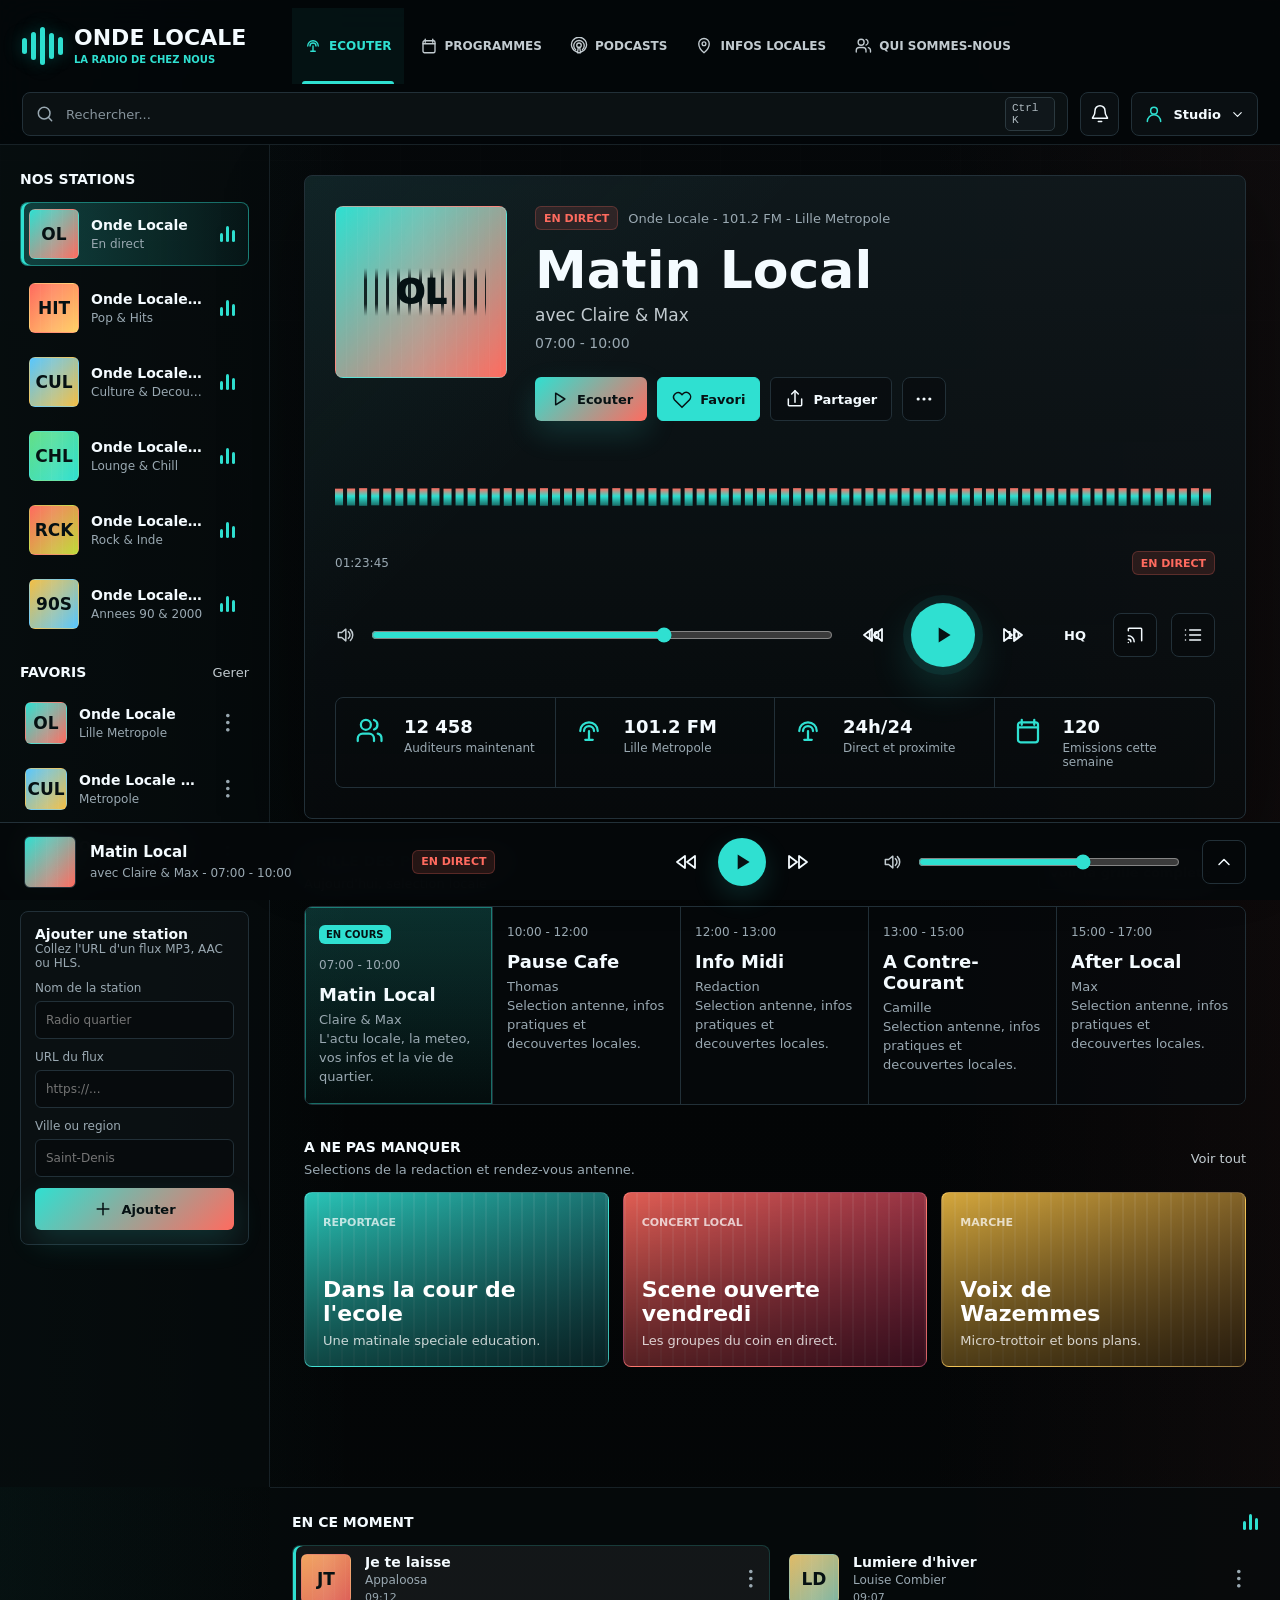
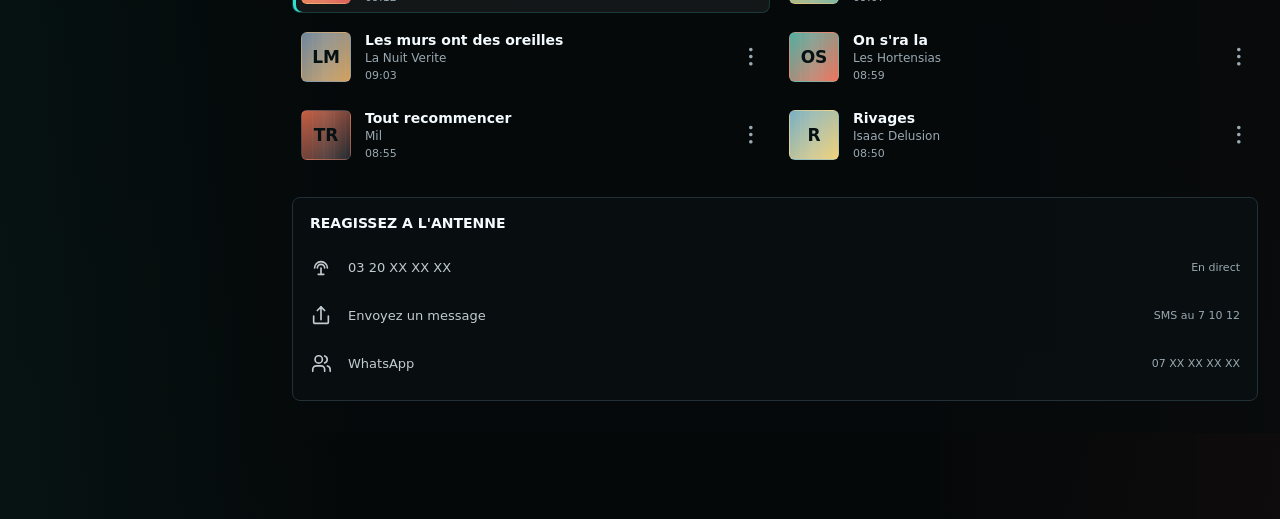
==== index.html @ dfd04a82 "Create web radio app" ====
<!doctype html>
<html lang="fr">
  <head>
    <meta charset="utf-8">
    <meta name="viewport" content="width=device-width, initial-scale=1">
    <title>Onde Locale - Web radio</title>
    <meta
      name="description"
      content="Une interface de web radio locale avec stations, lecteur, grille de programmes, favoris et ajout de flux audio."
    >
    <link rel="icon" href="data:image/svg+xml,%3Csvg xmlns='http://www.w3.org/2000/svg' viewBox='0 0 64 64'%3E%3Crect width='64' height='64' rx='12' fill='%23040607'/%3E%3Cg fill='%232fe0d1'%3E%3Crect x='12' y='24' width='6' height='16' rx='3'/%3E%3Crect x='23' y='14' width='6' height='36' rx='3'/%3E%3Crect x='34' y='8' width='6' height='48' rx='3'/%3E%3Crect x='45' y='20' width='6' height='24' rx='3'/%3E%3C/g%3E%3C/svg%3E">
    <link rel="stylesheet" href="styles.css">
  </head>
  <body>
    <svg class="icon-sprite" aria-hidden="true">
      <symbol id="icon-radio" viewBox="0 0 24 24">
        <path d="M5 12a7 7 0 0 1 14 0"></path>
        <path d="M8 12a4 4 0 0 1 8 0"></path>
        <path d="M12 12v7"></path>
        <path d="M9 19h6"></path>
      </symbol>
      <symbol id="icon-calendar" viewBox="0 0 24 24">
        <path d="M7 3v4"></path>
        <path d="M17 3v4"></path>
        <path d="M4 9h16"></path>
        <rect x="4" y="5" width="16" height="16" rx="2"></rect>
      </symbol>
      <symbol id="icon-podcast" viewBox="0 0 24 24">
        <circle cx="12" cy="11" r="3"></circle>
        <path d="M7.5 17a7 7 0 1 1 9 0"></path>
        <path d="M9.5 20a10 10 0 1 1 5 0"></path>
        <path d="M11 14h2l1 7h-4z"></path>
      </symbol>
      <symbol id="icon-pin" viewBox="0 0 24 24">
        <path d="M12 21s7-5.4 7-12a7 7 0 0 0-14 0c0 6.6 7 12 7 12z"></path>
        <circle cx="12" cy="9" r="2.5"></circle>
      </symbol>
      <symbol id="icon-users" viewBox="0 0 24 24">
        <path d="M16 20v-2a4 4 0 0 0-4-4H7a4 4 0 0 0-4 4v2"></path>
        <circle cx="9.5" cy="7" r="4"></circle>
        <path d="M22 20v-2a4 4 0 0 0-3-3.9"></path>
        <path d="M16 3.2a4 4 0 0 1 0 7.6"></path>
      </symbol>
      <symbol id="icon-search" viewBox="0 0 24 24">
        <circle cx="11" cy="11" r="7"></circle>
        <path d="m20 20-4-4"></path>
      </symbol>
      <symbol id="icon-bell" viewBox="0 0 24 24">
        <path d="M18 8a6 6 0 0 0-12 0c0 7-3 7-3 9h18c0-2-3-2-3-9"></path>
        <path d="M10 21h4"></path>
      </symbol>
      <symbol id="icon-user" viewBox="0 0 24 24">
        <circle cx="12" cy="8" r="4"></circle>
        <path d="M4 21a8 8 0 0 1 16 0"></path>
      </symbol>
      <symbol id="icon-play" viewBox="0 0 24 24">
        <path d="M8 5v14l11-7z"></path>
      </symbol>
      <symbol id="icon-pause" viewBox="0 0 24 24">
        <path d="M8 5v14"></path>
        <path d="M16 5v14"></path>
      </symbol>
      <symbol id="icon-heart" viewBox="0 0 24 24">
        <path d="M20.8 5.6a5.4 5.4 0 0 0-7.6 0L12 6.8l-1.2-1.2a5.4 5.4 0 0 0-7.6 7.6L12 22l8.8-8.8a5.4 5.4 0 0 0 0-7.6z"></path>
      </symbol>
      <symbol id="icon-share" viewBox="0 0 24 24">
        <path d="M4 12v7a1 1 0 0 0 1 1h14a1 1 0 0 0 1-1v-7"></path>
        <path d="M16 6l-4-4-4 4"></path>
        <path d="M12 2v14"></path>
      </symbol>
      <symbol id="icon-more" viewBox="0 0 24 24">
        <circle cx="12" cy="12" r="1"></circle>
        <circle cx="19" cy="12" r="1"></circle>
        <circle cx="5" cy="12" r="1"></circle>
      </symbol>
      <symbol id="icon-volume" viewBox="0 0 24 24">
        <path d="M4 9v6h4l5 4V5L8 9z"></path>
        <path d="M16 8a5 5 0 0 1 0 8"></path>
        <path d="M18.5 5.5a9 9 0 0 1 0 13"></path>
      </symbol>
      <symbol id="icon-cast" viewBox="0 0 24 24">
        <path d="M4 7V5a1 1 0 0 1 1-1h14a1 1 0 0 1 1 1v14"></path>
        <path d="M4 17a3 3 0 0 1 3 3"></path>
        <path d="M4 13a7 7 0 0 1 7 7"></path>
        <path d="M4 21h.01"></path>
      </symbol>
      <symbol id="icon-list" viewBox="0 0 24 24">
        <path d="M8 6h13"></path>
        <path d="M8 12h13"></path>
        <path d="M8 18h13"></path>
        <path d="M3 6h.01"></path>
        <path d="M3 12h.01"></path>
        <path d="M3 18h.01"></path>
      </symbol>
      <symbol id="icon-plus" viewBox="0 0 24 24">
        <path d="M12 5v14"></path>
        <path d="M5 12h14"></path>
      </symbol>
      <symbol id="icon-chevron" viewBox="0 0 24 24">
        <path d="m9 18 6-6-6-6"></path>
      </symbol>
      <symbol id="icon-rewind" viewBox="0 0 24 24">
        <path d="M11 18V6l-8 6z"></path>
        <path d="M21 18V6l-8 6z"></path>
      </symbol>
      <symbol id="icon-forward" viewBox="0 0 24 24">
        <path d="M13 6v12l8-6z"></path>
        <path d="M3 6v12l8-6z"></path>
      </symbol>
    </svg>

    <header class="topbar">
      <a class="brand" href="#" aria-label="Onde Locale, accueil">
        <span class="brand-mark" aria-hidden="true">
          <span></span><span></span><span></span><span></span><span></span>
        </span>
        <span>
          <strong>Onde Locale</strong>
          <small>La radio de chez nous</small>
        </span>
      </a>

      <nav class="main-nav" aria-label="Navigation principale">
        <button class="nav-button is-active" type="button" data-action="listen">
          <svg><use href="#icon-radio"></use></svg>
          Ecouter
        </button>
        <button class="nav-button" type="button" data-action="programs">
          <svg><use href="#icon-calendar"></use></svg>
          Programmes
        </button>
        <button class="nav-button" type="button" data-action="podcasts">
          <svg><use href="#icon-podcast"></use></svg>
          Podcasts
        </button>
        <button class="nav-button" type="button" data-action="local">
          <svg><use href="#icon-pin"></use></svg>
          Infos locales
        </button>
        <button class="nav-button" type="button" data-action="about">
          <svg><use href="#icon-users"></use></svg>
          Qui sommes-nous
        </button>
      </nav>

      <div class="topbar-actions">
        <label class="search-field">
          <svg><use href="#icon-search"></use></svg>
          <span class="sr-only">Rechercher une station ou une emission</span>
          <input id="globalSearch" type="search" autocomplete="off" placeholder="Rechercher...">
          <kbd>Ctrl K</kbd>
        </label>
        <button class="icon-button" type="button" id="notifyButton" aria-label="Notifications">
          <svg><use href="#icon-bell"></use></svg>
        </button>
        <button class="studio-button" type="button" id="studioButton">
          <svg><use href="#icon-user"></use></svg>
          Studio
          <svg class="chevron"><use href="#icon-chevron"></use></svg>
        </button>
      </div>
    </header>

    <main class="radio-layout">
      <aside class="station-rail" aria-label="Stations disponibles">
        <div class="rail-section">
          <div class="section-heading">
            <h2>Nos stations</h2>
          </div>
          <div class="station-list" id="stationList"></div>
        </div>

        <div class="rail-section">
          <div class="section-heading">
            <h2>Favoris</h2>
            <button type="button" class="text-button" id="manageFavorites">Gerer</button>
          </div>
          <div class="favorite-list" id="favoriteList"></div>
        </div>

        <form class="add-station-form" id="addStationForm" aria-label="Ajouter une station">
          <div class="form-head">
            <strong>Ajouter une station</strong>
            <span>Collez l'URL d'un flux MP3, AAC ou HLS.</span>
          </div>
          <label>
            Nom de la station
            <input type="text" name="name" placeholder="Radio quartier" required>
          </label>
          <label>
            URL du flux
            <input type="url" name="url" placeholder="https://..." required>
          </label>
          <label>
            Ville ou region
            <input type="text" name="city" placeholder="Saint-Denis">
          </label>
          <button class="primary-action" type="submit">
            <svg><use href="#icon-plus"></use></svg>
            Ajouter
          </button>
        </form>
      </aside>

      <section class="player-area" aria-label="Lecteur principal">
        <article class="live-panel" id="livePanel">
          <div class="now-header">
            <div class="station-cover" id="stationCover" aria-hidden="true">
              <span class="cover-wave"></span>
              <strong id="coverLabel">OL</strong>
            </div>
            <div class="now-copy">
              <div class="live-line">
                <span class="live-chip">En direct</span>
                <span id="stationMeta">Onde Locale - 101.2 FM - Lille Metropole</span>
              </div>
              <h1 id="programTitle">Matin Local</h1>
              <p id="hostLine">avec Claire & Max</p>
              <p class="time-window" id="programTime">07:00 - 10:00</p>
              <div class="action-row">
                <button class="primary-action play-inline" type="button" id="inlinePlay">
                  <svg><use href="#icon-play"></use></svg>
                  <span>Ecouter</span>
                </button>
                <button class="ghost-action" type="button" id="favoriteButton">
                  <svg><use href="#icon-heart"></use></svg>
                  Favori
                </button>
                <button class="ghost-action" type="button" id="shareButton">
                  <svg><use href="#icon-share"></use></svg>
                  Partager
                </button>
                <button class="icon-button ghost-icon" type="button" id="moreButton" aria-label="Plus d'options">
                  <svg><use href="#icon-more"></use></svg>
                </button>
              </div>
            </div>
          </div>

          <div class="wave-wrap" aria-label="Visualisation du flux en direct">
            <canvas id="waveCanvas"></canvas>
            <div class="timeline-row">
              <span id="elapsedTime">01:23:45</span>
              <span class="live-tag">En direct</span>
            </div>
          </div>

          <div class="control-deck">
            <label class="volume-control">
              <svg><use href="#icon-volume"></use></svg>
              <span class="sr-only">Volume</span>
              <input id="volumeRange" type="range" min="0" max="100" value="64">
            </label>
            <button class="round-control" type="button" id="rewindButton" aria-label="Reculer de 10 secondes">
              <svg><use href="#icon-rewind"></use></svg>
              <span>10</span>
            </button>
            <button class="main-play" type="button" id="mainPlayButton" aria-label="Lancer la lecture">
              <svg><use href="#icon-play"></use></svg>
            </button>
            <button class="round-control" type="button" id="forwardButton" aria-label="Avancer de 10 secondes">
              <svg><use href="#icon-forward"></use></svg>
              <span>10</span>
            </button>
            <button class="text-quality" type="button" id="qualityButton">HQ</button>
            <button class="icon-button ghost-icon" type="button" id="castButton" aria-label="Caster le direct">
              <svg><use href="#icon-cast"></use></svg>
            </button>
            <button class="icon-button ghost-icon" type="button" id="queueButton" aria-label="Afficher la liste">
              <svg><use href="#icon-list"></use></svg>
            </button>
          </div>

          <dl class="stats-row" id="statsRow"></dl>
        </article>

        <section class="schedule-section" id="scheduleSection" aria-labelledby="scheduleTitle">
          <div class="section-title-row">
            <div>
              <h2 id="scheduleTitle">Grille des programmes</h2>
              <p>Aujourd'hui, selection locale</p>
            </div>
            <button class="ghost-action compact" type="button" id="fullSchedule">
              Voir la grille complete
              <svg><use href="#icon-chevron"></use></svg>
            </button>
          </div>
          <div class="schedule-grid" id="scheduleGrid"></div>
        </section>

        <section class="spotlight-section" id="spotlightSection" aria-labelledby="spotlightTitle">
          <div class="section-title-row">
            <div>
              <h2 id="spotlightTitle">A ne pas manquer</h2>
              <p>Selections de la redaction et rendez-vous antenne.</p>
            </div>
            <button class="text-button" type="button" id="seeAllSpotlights">Voir tout</button>
          </div>
          <div class="spotlight-grid" id="spotlightGrid"></div>
        </section>
      </section>

      <aside class="queue-panel" aria-label="En ce moment">
        <div class="section-heading">
          <h2>En ce moment</h2>
          <span class="signal-bars" aria-hidden="true"><i></i><i></i><i></i></span>
        </div>
        <div class="track-list" id="trackList"></div>

        <section class="call-in-panel" aria-labelledby="callInTitle">
          <h2 id="callInTitle">Reagissez a l'antenne</h2>
          <a href="tel:+33320XXXXXX">
            <svg><use href="#icon-radio"></use></svg>
            <span>03 20 XX XX XX</span>
            <small>En direct</small>
          </a>
          <a href="sms:+3371012">
            <svg><use href="#icon-share"></use></svg>
            <span>Envoyez un message</span>
            <small>SMS au 7 10 12</small>
          </a>
          <a href="#" id="whatsappLink">
            <svg><use href="#icon-users"></use></svg>
            <span>WhatsApp</span>
            <small>07 XX XX XX XX</small>
          </a>
        </section>
      </aside>
    </main>

    <div class="mini-player" aria-label="Lecteur compact">
      <div class="mini-station">
        <div class="mini-cover" id="miniCover" aria-hidden="true"></div>
        <div>
          <strong id="miniTitle">Matin Local</strong>
          <span id="miniSubtitle">avec Claire & Max - 07:00 - 10:00</span>
        </div>
        <span class="mini-live">En direct</span>
      </div>
      <div class="mini-controls">
        <button class="round-control small" type="button" id="miniRewind" aria-label="Reculer de 10 secondes">
          <svg><use href="#icon-rewind"></use></svg>
        </button>
        <button class="main-play small" type="button" id="miniPlay" aria-label="Lancer la lecture">
          <svg><use href="#icon-play"></use></svg>
        </button>
        <button class="round-control small" type="button" id="miniForward" aria-label="Avancer de 10 secondes">
          <svg><use href="#icon-forward"></use></svg>
        </button>
      </div>
      <label class="volume-control mini-volume">
        <svg><use href="#icon-volume"></use></svg>
        <span class="sr-only">Volume compact</span>
        <input id="miniVolumeRange" type="range" min="0" max="100" value="64">
      </label>
      <button class="icon-button ghost-icon" type="button" id="collapseMini" aria-label="Replier le lecteur">
        <svg class="chevron-up"><use href="#icon-chevron"></use></svg>
      </button>
    </div>

    <audio id="streamAudio" crossorigin="anonymous"></audio>
    <div class="toast-region" id="toastRegion" aria-live="polite" aria-atomic="true"></div>
    <script src="script.js"></script>
  </body>
</html>
---- styles.css ----
:root {
  color-scheme: dark;
  --bg: #040607;
  --bg-soft: #080d10;
  --surface: #0d1316;
  --surface-strong: #111a1e;
  --surface-soft: #151f24;
  --line: #223038;
  --line-soft: #172126;
  --text: #f4fbff;
  --muted: #9aa9b2;
  --muted-strong: #c2cbd0;
  --accent: #2fe0d1;
  --accent-strong: #62fff0;
  --coral: #ff6b5f;
  --amber: #f3bf45;
  --green: #64df87;
  --shadow: 0 24px 80px rgba(0, 0, 0, 0.38);
  --radius: 8px;
  --radius-sm: 6px;
  --topbar: 76px;
  font-family: Inter, ui-sans-serif, system-ui, -apple-system, BlinkMacSystemFont, "Segoe UI", sans-serif;
}

* {
  box-sizing: border-box;
}

html {
  min-width: 320px;
  scroll-behavior: smooth;
}

body {
  min-height: 100vh;
  margin: 0;
  padding-bottom: 86px;
  background:
    linear-gradient(90deg, rgba(47, 224, 209, 0.05), transparent 28%, transparent 72%, rgba(255, 107, 95, 0.04)),
    linear-gradient(180deg, #06090b 0%, #030506 52%, #050809 100%);
  color: var(--text);
  overflow-x: hidden;
}

body::before {
  position: fixed;
  inset: 0;
  z-index: -1;
  pointer-events: none;
  content: "";
  background-image:
    linear-gradient(rgba(255, 255, 255, 0.025) 1px, transparent 1px),
    linear-gradient(90deg, rgba(255, 255, 255, 0.02) 1px, transparent 1px);
  background-size: 80px 80px;
  mask-image: linear-gradient(to bottom, rgba(0, 0, 0, 0.55), transparent 80%);
}

button,
input {
  font: inherit;
}

button {
  border: 0;
  color: inherit;
  cursor: pointer;
}

button:focus-visible,
a:focus-visible,
input:focus-visible {
  outline: 2px solid var(--accent);
  outline-offset: 3px;
}

a {
  color: inherit;
  text-decoration: none;
}

svg {
  width: 20px;
  height: 20px;
  flex: 0 0 auto;
  fill: none;
  stroke: currentColor;
  stroke-width: 1.8;
  stroke-linecap: round;
  stroke-linejoin: round;
}

.icon-sprite {
  position: absolute;
  width: 0;
  height: 0;
  overflow: hidden;
}

.sr-only {
  position: absolute;
  width: 1px;
  height: 1px;
  padding: 0;
  margin: -1px;
  overflow: hidden;
  clip: rect(0, 0, 0, 0);
  white-space: nowrap;
  border: 0;
}

.topbar {
  position: sticky;
  top: 0;
  z-index: 20;
  display: grid;
  grid-template-columns: 250px minmax(0, 1fr) minmax(300px, 405px);
  align-items: center;
  min-height: var(--topbar);
  padding: 0 22px;
  background: rgba(3, 6, 8, 0.88);
  border-bottom: 1px solid var(--line-soft);
  backdrop-filter: blur(18px);
}

.brand {
  display: flex;
  align-items: center;
  gap: 10px;
  min-width: 0;
  text-transform: uppercase;
}

.brand strong {
  display: block;
  font-size: 22px;
  line-height: 1;
  font-weight: 800;
}

.brand small {
  display: block;
  margin-top: 5px;
  color: var(--accent);
  font-size: 10px;
  font-weight: 800;
}

.brand-mark {
  display: grid;
  grid-template-columns: repeat(5, 5px);
  align-items: center;
  gap: 4px;
  width: 42px;
  height: 38px;
  color: var(--accent);
}

.brand-mark span {
  display: block;
  width: 5px;
  border-radius: 3px;
  background: currentColor;
  box-shadow: 0 0 18px rgba(47, 224, 209, 0.35);
}

.brand-mark span:nth-child(1) { height: 16px; }
.brand-mark span:nth-child(2) { height: 28px; }
.brand-mark span:nth-child(3) { height: 38px; }
.brand-mark span:nth-child(4) { height: 26px; }
.brand-mark span:nth-child(5) { height: 18px; }

.main-nav {
  display: flex;
  align-items: stretch;
  height: var(--topbar);
  gap: 4px;
  overflow-x: auto;
  scrollbar-width: none;
}

.main-nav::-webkit-scrollbar {
  display: none;
}

.nav-button {
  position: relative;
  display: inline-flex;
  align-items: center;
  justify-content: center;
  gap: 7px;
  min-width: max-content;
  padding: 0 12px;
  background: transparent;
  color: var(--muted-strong);
  font-size: 12px;
  font-weight: 800;
  text-transform: uppercase;
  transition: color 180ms ease, background 180ms ease;
}

.nav-button svg {
  width: 18px;
  height: 18px;
}

.nav-button::after {
  position: absolute;
  right: 10px;
  bottom: 0;
  left: 10px;
  height: 3px;
  border-radius: 3px 3px 0 0;
  background: transparent;
  content: "";
}

.nav-button:hover,
.nav-button.is-active {
  color: var(--text);
  background: rgba(47, 224, 209, 0.05);
}

.nav-button.is-active {
  color: var(--accent);
}

.nav-button.is-active::after {
  background: var(--accent);
}

.topbar-actions {
  display: flex;
  align-items: center;
  justify-content: flex-end;
  gap: 12px;
  min-width: 0;
}

.search-field {
  display: flex;
  align-items: center;
  gap: 9px;
  width: min(100%, 260px);
  min-width: 210px;
  height: 44px;
  padding: 0 12px;
  color: var(--muted);
  background: rgba(12, 18, 21, 0.95);
  border: 1px solid var(--line);
  border-radius: var(--radius);
}

.search-field input {
  min-width: 0;
  width: 100%;
  color: var(--text);
  background: transparent;
  border: 0;
  outline: none;
  font-size: 13px;
}

.search-field input::placeholder {
  color: #87949c;
}

kbd {
  padding: 4px 6px;
  border: 1px solid #2b393f;
  border-radius: 5px;
  color: #aeb9bf;
  background: #10171b;
  font-size: 11px;
}

.icon-button,
.studio-button,
.ghost-action,
.primary-action,
.round-control,
.main-play,
.text-quality,
.text-button {
  transition:
    transform 180ms ease,
    border-color 180ms ease,
    background 180ms ease,
    color 180ms ease,
    opacity 180ms ease;
}

.icon-button:hover,
.studio-button:hover,
.ghost-action:hover,
.primary-action:hover,
.round-control:hover,
.main-play:hover,
.text-quality:hover,
.text-button:hover {
  transform: translateY(-1px);
}

.icon-button {
  display: inline-grid;
  place-items: center;
  width: 44px;
  height: 44px;
  background: rgba(11, 17, 20, 0.92);
  border: 1px solid var(--line);
  border-radius: var(--radius);
}

.studio-button {
  display: inline-flex;
  align-items: center;
  gap: 9px;
  height: 44px;
  padding: 0 12px;
  background: rgba(11, 17, 20, 0.92);
  border: 1px solid var(--line);
  border-radius: var(--radius);
  font-size: 13px;
  font-weight: 800;
}

.studio-button > svg:first-child {
  color: var(--accent);
}

.chevron {
  width: 15px;
  height: 15px;
  transform: rotate(90deg);
}

.radio-layout {
  display: grid;
  grid-template-columns: 305px minmax(0, 1fr) 320px;
  min-height: calc(100vh - var(--topbar));
}

.station-rail,
.queue-panel {
  border-color: var(--line-soft);
  background: rgba(7, 11, 13, 0.66);
}

.station-rail {
  padding: 26px 20px 32px;
  border-right: 1px solid var(--line-soft);
}

.queue-panel {
  padding: 26px 22px 32px;
  border-left: 1px solid var(--line-soft);
}

.player-area {
  min-width: 0;
  padding: 30px 34px 120px;
}

.rail-section + .rail-section {
  margin-top: 28px;
}

.section-heading,
.section-title-row {
  display: flex;
  align-items: center;
  justify-content: space-between;
  gap: 14px;
  margin-bottom: 15px;
}

.section-heading h2,
.section-title-row h2,
.call-in-panel h2 {
  margin: 0;
  font-size: 14px;
  font-weight: 900;
  text-transform: uppercase;
}

.section-title-row p {
  margin: 7px 0 0;
  color: var(--muted);
  font-size: 13px;
}

.text-button {
  padding: 0;
  background: transparent;
  color: var(--muted-strong);
  font-size: 13px;
}

.text-button:hover {
  color: var(--accent);
}

.station-list,
.favorite-list,
.track-list {
  display: grid;
  gap: 10px;
}

.station-card,
.favorite-card {
  display: grid;
  grid-template-columns: 50px minmax(0, 1fr) 22px;
  align-items: center;
  width: 100%;
  gap: 12px;
  min-height: 58px;
  padding: 6px 10px 6px 8px;
  text-align: left;
  background: transparent;
  border: 1px solid transparent;
  border-radius: var(--radius);
}

.station-card:hover,
.favorite-card:hover {
  background: rgba(255, 255, 255, 0.035);
  border-color: rgba(255, 255, 255, 0.06);
}

.station-card.is-active {
  background: linear-gradient(90deg, rgba(47, 224, 209, 0.25), rgba(47, 224, 209, 0.06));
  border-color: rgba(47, 224, 209, 0.42);
  box-shadow: inset 3px 0 0 var(--accent);
}

.station-logo,
.track-art,
.mini-cover,
.station-cover {
  background:
    linear-gradient(135deg, var(--tone-a, #2fe0d1), var(--tone-b, #ff6b5f)),
    #151f24;
}

.station-logo,
.track-art {
  position: relative;
  display: grid;
  place-items: center;
  width: 50px;
  height: 50px;
  overflow: hidden;
  border: 1px solid rgba(255, 255, 255, 0.11);
  border-radius: var(--radius-sm);
}

.station-logo::before,
.track-art::before,
.mini-cover::before,
.station-cover::before {
  position: absolute;
  inset: 0;
  content: "";
  background:
    linear-gradient(90deg, transparent, rgba(255, 255, 255, 0.18), transparent),
    repeating-linear-gradient(90deg, transparent 0 10px, rgba(255, 255, 255, 0.08) 10px 11px);
  opacity: 0.42;
}

.station-logo span,
.track-art span {
  position: relative;
  color: #061113;
  font-size: 17px;
  font-weight: 900;
  text-transform: uppercase;
}

.station-card strong,
.favorite-card strong {
  display: block;
  overflow: hidden;
  color: var(--text);
  font-size: 14px;
  font-weight: 800;
  text-overflow: ellipsis;
  white-space: nowrap;
}

.station-card small,
.favorite-card small {
  display: block;
  overflow: hidden;
  margin-top: 4px;
  color: var(--muted);
  font-size: 12px;
  text-overflow: ellipsis;
  white-space: nowrap;
}

.station-indicator,
.signal-bars {
  display: inline-flex;
  align-items: end;
  justify-content: center;
  gap: 3px;
  color: var(--accent);
}

.station-indicator i,
.signal-bars i {
  display: block;
  width: 3px;
  border-radius: 2px;
  background: currentColor;
}

.station-indicator i:nth-child(1),
.signal-bars i:nth-child(1) { height: 9px; }
.station-indicator i:nth-child(2),
.signal-bars i:nth-child(2) { height: 16px; }
.station-indicator i:nth-child(3),
.signal-bars i:nth-child(3) { height: 12px; }

.favorite-card {
  grid-template-columns: 42px minmax(0, 1fr) 22px;
  min-height: 50px;
  padding-left: 4px;
}

.favorite-card .station-logo {
  width: 42px;
  height: 42px;
}

.more-dot {
  display: grid;
  place-items: center;
  width: 22px;
  height: 34px;
  color: var(--muted);
}

.more-dot::before {
  content: "•••";
  writing-mode: vertical-rl;
  font-size: 12px;
}

.add-station-form {
  display: grid;
  gap: 11px;
  margin-top: 28px;
  padding: 14px;
  background: rgba(13, 19, 22, 0.72);
  border: 1px solid var(--line);
  border-radius: var(--radius);
}

.form-head strong,
.form-head span,
.add-station-form label {
  display: block;
}

.form-head strong {
  font-size: 14px;
}

.form-head span,
.add-station-form label {
  color: var(--muted);
  font-size: 12px;
}

.add-station-form input {
  width: 100%;
  height: 38px;
  margin-top: 6px;
  padding: 0 10px;
  color: var(--text);
  background: #070b0d;
  border: 1px solid var(--line);
  border-radius: var(--radius-sm);
}

.live-panel {
  position: relative;
  padding: 30px;
  background:
    linear-gradient(135deg, rgba(47, 224, 209, 0.06), transparent 32%),
    linear-gradient(180deg, rgba(17, 26, 30, 0.88), rgba(7, 11, 13, 0.74));
  border: 1px solid var(--line);
  border-radius: var(--radius);
  box-shadow: var(--shadow);
}

.now-header {
  display: grid;
  grid-template-columns: 172px minmax(0, 1fr);
  gap: 28px;
  align-items: start;
}

.station-cover {
  position: relative;
  display: grid;
  place-items: center;
  width: 172px;
  aspect-ratio: 1;
  overflow: hidden;
  border: 1px solid rgba(255, 255, 255, 0.18);
  border-radius: var(--radius);
}

.station-cover strong {
  position: relative;
  z-index: 1;
  color: #051113;
  font-size: 34px;
  font-weight: 950;
}

.cover-wave {
  position: absolute;
  inset: 36% 12%;
  z-index: 1;
  background:
    repeating-linear-gradient(90deg, transparent 0 8px, rgba(4, 16, 18, 0.88) 8px 11px),
    linear-gradient(90deg, transparent, rgba(255, 255, 255, 0.25), transparent);
  mask-image: linear-gradient(180deg, transparent 0, #000 25%, #000 75%, transparent 100%);
}

.now-copy {
  min-width: 0;
}

.live-line {
  display: flex;
  align-items: center;
  flex-wrap: wrap;
  gap: 10px;
  color: var(--muted);
  font-size: 13px;
}

.live-chip,
.live-tag,
.mini-live {
  display: inline-flex;
  align-items: center;
  height: 24px;
  padding: 0 8px;
  color: var(--coral);
  background: rgba(255, 107, 95, 0.13);
  border: 1px solid rgba(255, 107, 95, 0.24);
  border-radius: var(--radius-sm);
  font-size: 11px;
  font-weight: 900;
  text-transform: uppercase;
}

.mini-live {
  width: max-content;
  justify-self: start;
  align-self: center;
  white-space: nowrap;
}

.now-copy h1 {
  margin: 14px 0 8px;
  font-size: 52px;
  line-height: 1.02;
  font-weight: 900;
}

.now-copy p {
  margin: 0;
  color: var(--muted-strong);
  font-size: 17px;
}

.time-window {
  margin-top: 10px !important;
  color: var(--muted) !important;
  font-size: 14px !important;
}

.action-row {
  display: flex;
  flex-wrap: wrap;
  gap: 10px;
  margin-top: 26px;
}

.primary-action,
.ghost-action {
  display: inline-flex;
  align-items: center;
  justify-content: center;
  gap: 8px;
  min-height: 42px;
  padding: 0 14px;
  border-radius: var(--radius-sm);
  font-size: 13px;
  font-weight: 800;
}

.primary-action {
  color: #061113;
  background: linear-gradient(135deg, var(--accent), var(--coral));
  box-shadow: 0 12px 30px rgba(47, 224, 209, 0.16);
}

.primary-action:hover {
  box-shadow: 0 14px 34px rgba(255, 107, 95, 0.2);
}

.ghost-action {
  background: rgba(5, 8, 10, 0.42);
  border: 1px solid var(--line);
}

.ghost-action:hover,
.ghost-icon:hover {
  border-color: rgba(47, 224, 209, 0.45);
  color: var(--accent);
}

.ghost-action.is-active {
  color: #071113;
  background: var(--accent);
  border-color: var(--accent);
}

.ghost-icon {
  background: rgba(5, 8, 10, 0.42);
}

.wave-wrap {
  margin-top: 30px;
}

#waveCanvas {
  display: block;
  width: 100%;
  height: 92px;
}

.timeline-row {
  display: flex;
  align-items: center;
  justify-content: space-between;
  margin-top: 8px;
  color: var(--muted);
  font-size: 12px;
}

.control-deck {
  display: grid;
  grid-template-columns: minmax(170px, 1fr) 48px 64px 48px 48px 44px 44px;
  align-items: center;
  gap: 14px;
  margin-top: 28px;
}

.volume-control {
  display: flex;
  align-items: center;
  gap: 14px;
  min-width: 0;
  color: var(--muted-strong);
}

input[type="range"] {
  width: 100%;
  accent-color: var(--accent);
}

.round-control,
.text-quality {
  display: inline-grid;
  place-items: center;
  width: 48px;
  height: 48px;
  background: transparent;
  border: 1px solid transparent;
  border-radius: 50%;
}

.round-control {
  position: relative;
  color: var(--text);
}

.round-control svg {
  width: 24px;
  height: 24px;
}

.round-control span {
  position: absolute;
  font-size: 10px;
  font-weight: 900;
}

.round-control:hover,
.text-quality:hover {
  background: rgba(255, 255, 255, 0.05);
  border-color: var(--line);
}

.main-play {
  display: inline-grid;
  place-items: center;
  width: 64px;
  height: 64px;
  color: #071113;
  background: var(--accent);
  border-radius: 50%;
  box-shadow: 0 0 0 8px rgba(47, 224, 209, 0.08), 0 18px 44px rgba(47, 224, 209, 0.2);
}

.main-play svg {
  width: 26px;
  height: 26px;
  fill: currentColor;
  stroke-width: 0;
}

.text-quality {
  font-size: 13px;
  font-weight: 900;
}

.stats-row {
  display: grid;
  grid-template-columns: repeat(4, minmax(0, 1fr));
  margin: 30px 0 0;
  border: 1px solid var(--line);
  border-radius: var(--radius);
}

.stat-item {
  display: grid;
  grid-template-columns: 38px minmax(0, 1fr);
  gap: 12px;
  padding: 18px;
  border-right: 1px solid var(--line);
}

.stat-item:last-child {
  border-right: 0;
}

.stat-item svg {
  width: 30px;
  height: 30px;
  color: var(--accent);
}

.stat-item dt {
  margin: 0;
  color: var(--text);
  font-size: 18px;
  font-weight: 900;
  white-space: nowrap;
}

.stat-item dd {
  margin: 4px 0 0;
  color: var(--muted);
  font-size: 12px;
}

.schedule-section,
.spotlight-section {
  margin-top: 34px;
}

.compact {
  min-height: 36px;
  padding: 0 10px;
}

.compact svg {
  width: 16px;
  height: 16px;
}

.schedule-grid {
  display: grid;
  grid-template-columns: repeat(5, minmax(150px, 1fr));
  overflow: hidden;
  border: 1px solid var(--line);
  border-radius: var(--radius);
}

.schedule-card {
  min-height: 182px;
  padding: 18px 14px;
  background: rgba(8, 12, 14, 0.58);
  border-right: 1px solid var(--line);
}

.schedule-card:last-child {
  border-right: 0;
}

.schedule-card.is-current {
  background: linear-gradient(180deg, rgba(47, 224, 209, 0.2), rgba(47, 224, 209, 0.04));
  box-shadow: inset 0 0 0 1px rgba(47, 224, 209, 0.45);
}

.schedule-card time,
.schedule-card span {
  display: block;
}

.schedule-card time {
  color: var(--muted);
  font-size: 12px;
}

.schedule-card span {
  width: fit-content;
  margin-bottom: 14px;
  padding: 4px 7px;
  color: #041113;
  background: var(--accent);
  border-radius: var(--radius-sm);
  font-size: 10px;
  font-weight: 900;
  text-transform: uppercase;
}

.schedule-card h3 {
  margin: 12px 0 6px;
  font-size: 18px;
}

.schedule-card p {
  margin: 0;
  color: var(--muted);
  font-size: 13px;
  line-height: 1.45;
}

.spotlight-grid {
  display: grid;
  grid-template-columns: repeat(3, minmax(0, 1fr));
  gap: 14px;
}

.spotlight-card {
  position: relative;
  min-height: 160px;
  overflow: hidden;
  padding: 18px;
  background:
    linear-gradient(135deg, var(--tone-a), var(--tone-b)),
    #121a1f;
  border: 1px solid rgba(255, 255, 255, 0.1);
  border-radius: var(--radius);
}

.spotlight-card::before {
  position: absolute;
  inset: 0;
  content: "";
  background:
    linear-gradient(180deg, rgba(0, 0, 0, 0.12), rgba(0, 0, 0, 0.58)),
    repeating-linear-gradient(90deg, rgba(255, 255, 255, 0.08) 0 2px, transparent 2px 12px);
}

.spotlight-card > * {
  position: relative;
  z-index: 1;
}

.spotlight-card small {
  color: rgba(255, 255, 255, 0.72);
  font-size: 11px;
  font-weight: 900;
  text-transform: uppercase;
}

.spotlight-card h3 {
  max-width: 14ch;
  margin: 48px 0 8px;
  color: #fff;
  font-size: 22px;
  line-height: 1.05;
}

.spotlight-card p {
  margin: 0;
  color: rgba(255, 255, 255, 0.78);
  font-size: 13px;
}

.track-card {
  display: grid;
  grid-template-columns: 52px minmax(0, 1fr) 22px;
  gap: 12px;
  align-items: center;
  min-height: 66px;
  padding: 8px;
  border: 1px solid transparent;
  border-radius: var(--radius);
}

.track-card.is-current {
  background: rgba(255, 255, 255, 0.06);
  border-color: rgba(47, 224, 209, 0.18);
  box-shadow: inset 3px 0 0 var(--accent);
}

.track-card:hover {
  background: rgba(255, 255, 255, 0.035);
}

.track-copy strong,
.track-copy span,
.track-copy small {
  display: block;
  overflow: hidden;
  text-overflow: ellipsis;
  white-space: nowrap;
}

.track-copy strong {
  font-size: 14px;
}

.track-copy span {
  margin-top: 3px;
  color: var(--muted);
  font-size: 12px;
}

.track-copy small {
  margin-top: 4px;
  color: var(--muted);
  font-size: 11px;
}

.call-in-panel {
  display: grid;
  gap: 10px;
  margin-top: 28px;
  padding: 17px;
  background: rgba(11, 17, 20, 0.62);
  border: 1px solid var(--line);
  border-radius: var(--radius);
}

.call-in-panel h2 {
  margin-bottom: 8px;
}

.call-in-panel a {
  display: grid;
  grid-template-columns: 28px minmax(0, 1fr) auto;
  gap: 10px;
  align-items: center;
  min-height: 38px;
  color: var(--muted-strong);
  font-size: 13px;
}

.call-in-panel a:hover {
  color: var(--accent);
}

.call-in-panel svg {
  width: 22px;
  height: 22px;
}

.call-in-panel small {
  color: var(--muted);
  font-size: 11px;
}

.mini-player {
  position: fixed;
  right: 0;
  bottom: 0;
  left: 0;
  z-index: 30;
  display: grid;
  grid-template-columns: minmax(260px, 1fr) 240px minmax(180px, 300px) 54px;
  align-items: center;
  gap: 20px;
  min-height: 78px;
  padding: 10px 24px;
  background: rgba(5, 8, 10, 0.94);
  border-top: 1px solid var(--line);
  backdrop-filter: blur(18px);
}

.mini-station {
  display: grid;
  grid-template-columns: 52px minmax(0, auto) auto;
  align-items: center;
  gap: 14px;
  min-width: 0;
}

.mini-cover {
  position: relative;
  width: 52px;
  height: 52px;
  overflow: hidden;
  border: 1px solid var(--line);
  border-radius: var(--radius-sm);
}

.mini-station strong,
.mini-station span:not(.mini-live) {
  display: block;
  overflow: hidden;
  text-overflow: ellipsis;
  white-space: nowrap;
}

.mini-station strong {
  font-size: 15px;
}

.mini-station span:not(.mini-live) {
  margin-top: 5px;
  color: var(--muted);
  font-size: 12px;
}

.mini-controls {
  display: flex;
  align-items: center;
  justify-content: center;
  gap: 12px;
}

.main-play.small {
  width: 48px;
  height: 48px;
  box-shadow: 0 10px 28px rgba(47, 224, 209, 0.16);
}

.round-control.small {
  width: 40px;
  height: 40px;
}

.mini-volume {
  width: 100%;
}

.chevron-up {
  transform: rotate(-90deg);
}

.toast-region {
  position: fixed;
  right: 18px;
  bottom: 96px;
  z-index: 40;
  display: grid;
  gap: 8px;
  width: min(360px, calc(100vw - 36px));
  pointer-events: none;
}

.toast {
  padding: 13px 14px;
  color: var(--text);
  background: rgba(17, 26, 30, 0.96);
  border: 1px solid var(--line);
  border-radius: var(--radius);
  box-shadow: var(--shadow);
  font-size: 13px;
}

.is-playing .main-play,
.is-playing .primary-action.play-inline {
  background: var(--accent);
}

.is-playing .station-indicator i,
.is-playing .signal-bars i,
.is-playing .brand-mark span {
  animation: pulse-bars 900ms ease-in-out infinite alternate;
}

.is-playing .station-indicator i:nth-child(2),
.is-playing .signal-bars i:nth-child(2),
.is-playing .brand-mark span:nth-child(2) {
  animation-delay: 160ms;
}

.is-playing .station-indicator i:nth-child(3),
.is-playing .signal-bars i:nth-child(3),
.is-playing .brand-mark span:nth-child(4) {
  animation-delay: 320ms;
}

@keyframes pulse-bars {
  from { transform: scaleY(0.62); opacity: 0.62; }
  to { transform: scaleY(1); opacity: 1; }
}

@media (prefers-reduced-motion: reduce) {
  *,
  *::before,
  *::after {
    scroll-behavior: auto !important;
    animation-duration: 0.01ms !important;
    animation-iteration-count: 1 !important;
    transition-duration: 0.01ms !important;
  }
}

@media (max-width: 1360px) {
  .topbar {
    grid-template-columns: 270px 1fr;
    row-gap: 8px;
    padding-block: 8px;
  }

  .topbar-actions {
    grid-column: 1 / -1;
    justify-content: stretch;
  }

  .search-field {
    width: 100%;
  }

  .radio-layout {
    grid-template-columns: 270px minmax(0, 1fr);
  }

  .queue-panel {
    grid-column: 2;
    border-top: 1px solid var(--line-soft);
    border-left: 0;
  }

  .track-list {
    grid-template-columns: repeat(2, minmax(0, 1fr));
  }
}

@media (max-width: 980px) {
  body {
    padding-bottom: 132px;
  }

  .topbar {
    grid-template-columns: 1fr;
  }

  .main-nav {
    order: 3;
    height: 52px;
  }

  .nav-button {
    padding: 0 12px;
    font-size: 12px;
  }

  .radio-layout {
    grid-template-columns: 1fr;
  }

  .station-rail,
  .queue-panel {
    border-right: 0;
    border-left: 0;
  }

  .player-area {
    padding: 24px 18px 40px;
  }

  .station-list,
  .favorite-list {
    grid-template-columns: repeat(2, minmax(0, 1fr));
  }

  .queue-panel {
    grid-column: auto;
  }

  .now-header {
    grid-template-columns: 132px minmax(0, 1fr);
  }

  .station-cover {
    width: 132px;
  }

  .now-copy h1 {
    font-size: 38px;
  }

  .control-deck {
    grid-template-columns: 1fr 44px 58px 44px;
  }

  .control-deck .text-quality,
  .control-deck #castButton,
  .control-deck #queueButton {
    display: none;
  }

  .stats-row {
    grid-template-columns: repeat(2, minmax(0, 1fr));
  }

  .stat-item:nth-child(2) {
    border-right: 0;
  }

  .stat-item:nth-child(1),
  .stat-item:nth-child(2) {
    border-bottom: 1px solid var(--line);
  }

  .schedule-grid,
  .spotlight-grid {
    display: flex;
    overflow-x: auto;
    scroll-snap-type: x mandatory;
  }

  .schedule-card,
  .spotlight-card {
    flex: 0 0 250px;
    scroll-snap-align: start;
  }

  .mini-player {
    grid-template-columns: 1fr 170px 42px;
    gap: 12px;
  }

  .mini-volume {
    display: none;
  }
}

@media (max-width: 680px) {
  .topbar {
    position: static;
    padding: 14px;
  }

  .topbar-actions {
    flex-wrap: wrap;
  }

  .search-field {
    min-width: 100%;
  }

  .search-field kbd {
    display: none;
  }

  .icon-button,
  .studio-button {
    height: 40px;
  }

  .station-rail,
  .queue-panel {
    padding: 20px 14px;
  }

  .station-list,
  .favorite-list,
  .track-list {
    grid-template-columns: 1fr;
  }

  .live-panel {
    padding: 18px;
  }

  .now-header {
    grid-template-columns: 1fr;
  }

  .station-cover {
    width: 100%;
    max-width: 180px;
  }

  .now-copy h1 {
    font-size: 34px;
  }

  .control-deck {
    grid-template-columns: 1fr 44px 56px 44px;
    gap: 9px;
  }

  .volume-control {
    grid-column: 1 / -1;
  }

  .stats-row {
    grid-template-columns: 1fr;
  }

  .stat-item {
    border-right: 0;
    border-bottom: 1px solid var(--line);
  }

  .stat-item:last-child {
    border-bottom: 0;
  }

  .section-title-row {
    align-items: flex-start;
    flex-direction: column;
  }

  .mini-player {
    grid-template-columns: 1fr 46px;
    min-height: 104px;
    padding: 10px 14px;
  }

  .mini-station {
    grid-template-columns: 46px minmax(0, 1fr);
  }

  .mini-live,
  .mini-controls .round-control {
    display: none;
  }

  .mini-controls {
    grid-column: 2;
    grid-row: 1;
  }

  #collapseMini {
    display: none;
  }
}
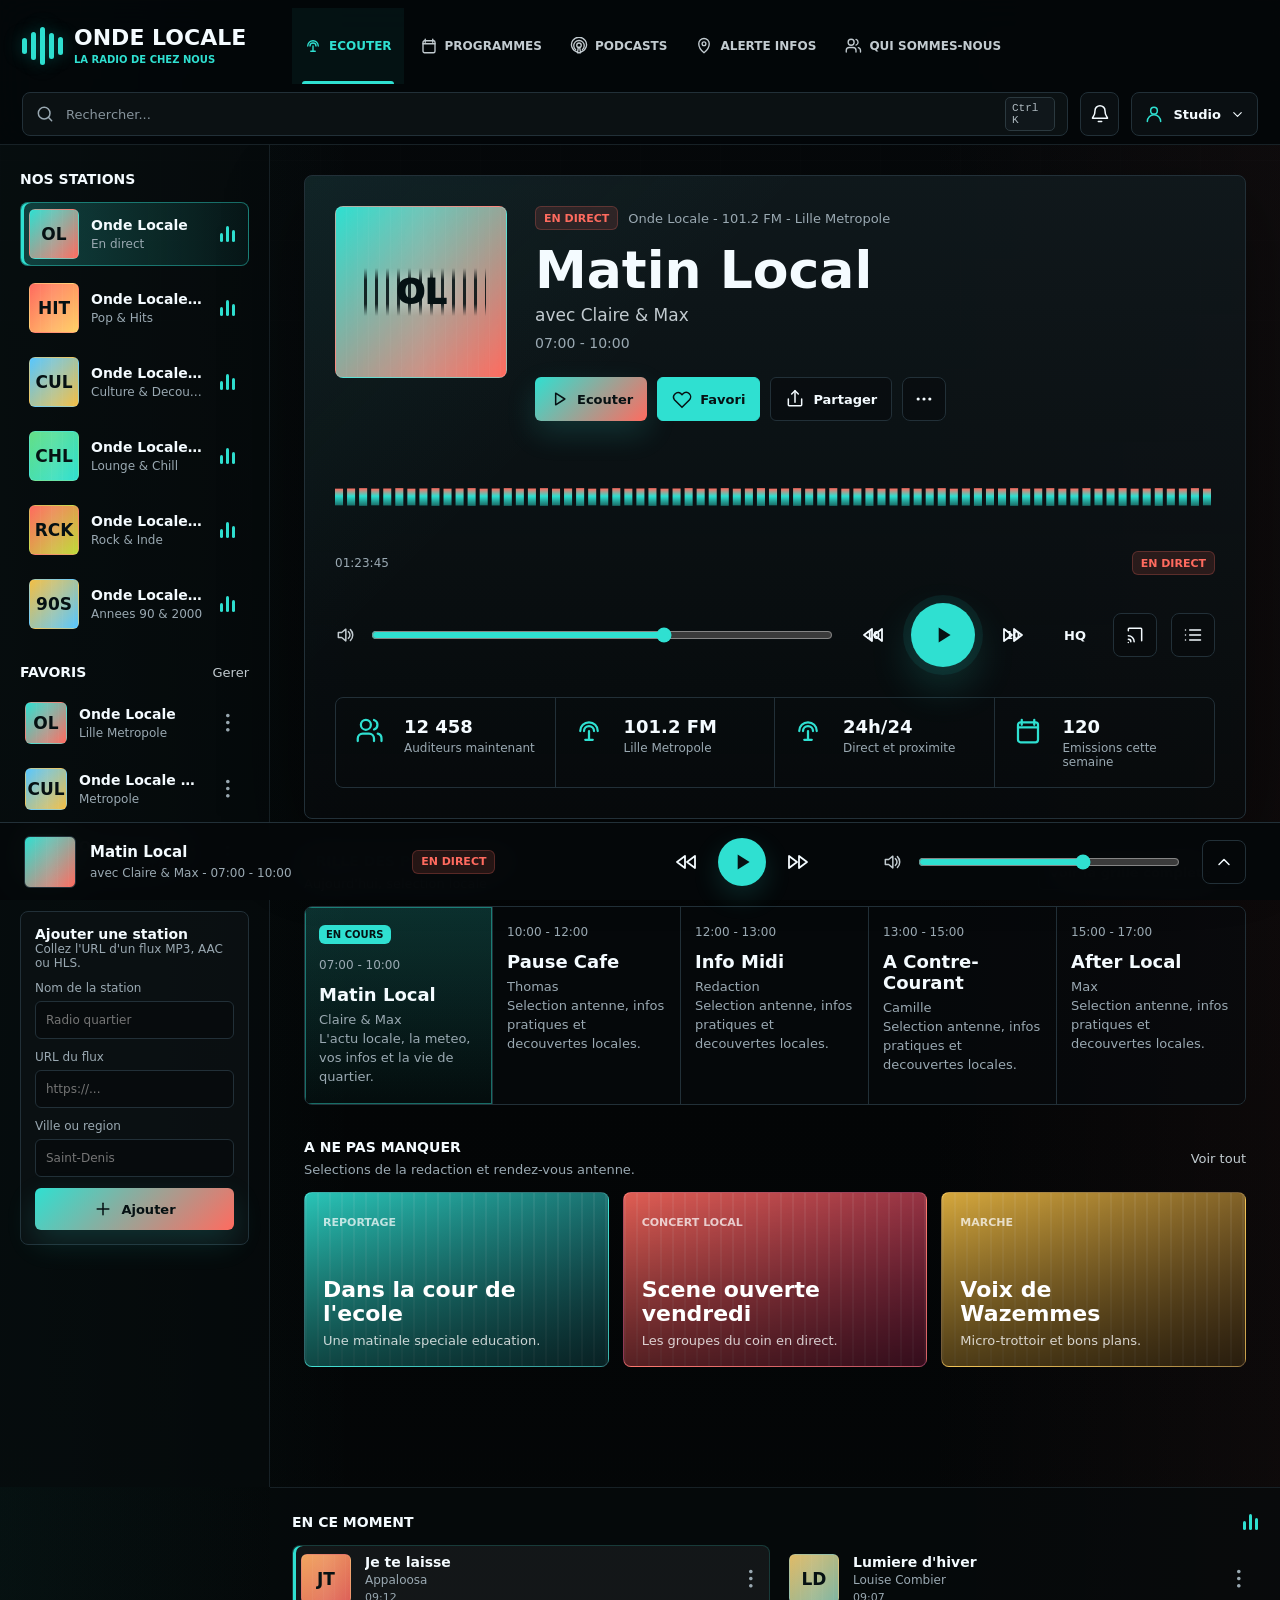
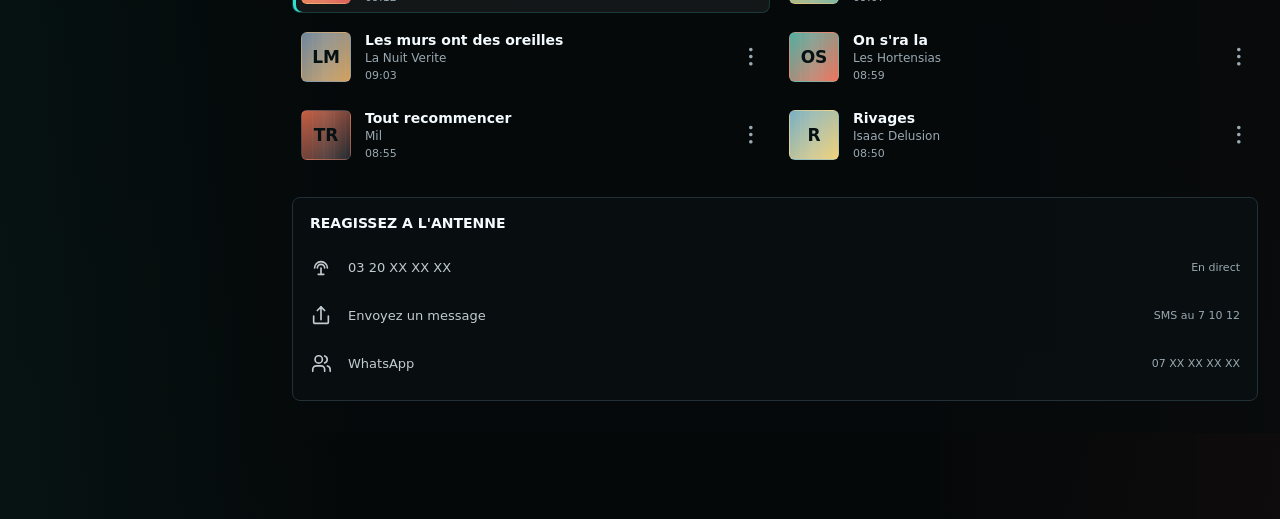
==== commit 0062c697: "Assemble the full site: Alerte Infos home, unified nav and SEO New alerte-infos/index.html landing i" ====
--- a/index.html
+++ b/index.html
@@ -3,11 +3,28 @@
   <head>
     <meta charset="utf-8">
     <meta name="viewport" content="width=device-width, initial-scale=1">
-    <title>Onde Locale - Web radio</title>
+    <title>Onde Locale — La web radio de La Réunion</title>
     <meta
       name="description"
-      content="Une interface de web radio locale avec stations, lecteur, grille de programmes, favoris et ajout de flux audio."
+      content="Onde Locale, la web radio de La Réunion : stations péi en direct, favoris, grille des programmes et podcasts. Avec Alerte Infos, les chiffres et la carte open data du 974."
     >
+    <meta name="theme-color" content="#040607">
+    <meta property="og:type" content="website">
+    <meta property="og:site_name" content="Onde Locale">
+    <meta property="og:title" content="Onde Locale — La web radio de La Réunion">
+    <meta property="og:description" content="Stations péi en direct, favoris, programmes et podcasts — la radio de chez nous, avec Alerte Infos Réunion.">
+    <meta property="og:locale" content="fr_FR">
+    <meta name="twitter:card" content="summary">
+    <script type="application/ld+json">
+    {
+      "@context": "https://schema.org",
+      "@type": "RadioStation",
+      "name": "Onde Locale",
+      "slogan": "La radio de chez nous",
+      "description": "Web radio locale de La Réunion : stations, lecteur en direct, favoris, grille des programmes.",
+      "areaServed": { "@type": "AdministrativeArea", "name": "La Réunion" }
+    }
+    </script>
     <link rel="icon" href="data:image/svg+xml,%3Csvg xmlns='http://www.w3.org/2000/svg' viewBox='0 0 64 64'%3E%3Crect width='64' height='64' rx='12' fill='%23040607'/%3E%3Cg fill='%232fe0d1'%3E%3Crect x='12' y='24' width='6' height='16' rx='3'/%3E%3Crect x='23' y='14' width='6' height='36' rx='3'/%3E%3Crect x='34' y='8' width='6' height='48' rx='3'/%3E%3Crect x='45' y='20' width='6' height='24' rx='3'/%3E%3C/g%3E%3C/svg%3E">
     <link rel="stylesheet" href="styles.css">
   </head>
@@ -133,10 +150,10 @@
           <svg><use href="#icon-podcast"></use></svg>
           Podcasts
         </button>
-        <button class="nav-button" type="button" data-action="local">
+        <a class="nav-button" href="alerte-infos/">
           <svg><use href="#icon-pin"></use></svg>
-          Infos locales
-        </button>
+          Alerte Infos
+        </a>
         <button class="nav-button" type="button" data-action="about">
           <svg><use href="#icon-users"></use></svg>
           Qui sommes-nous
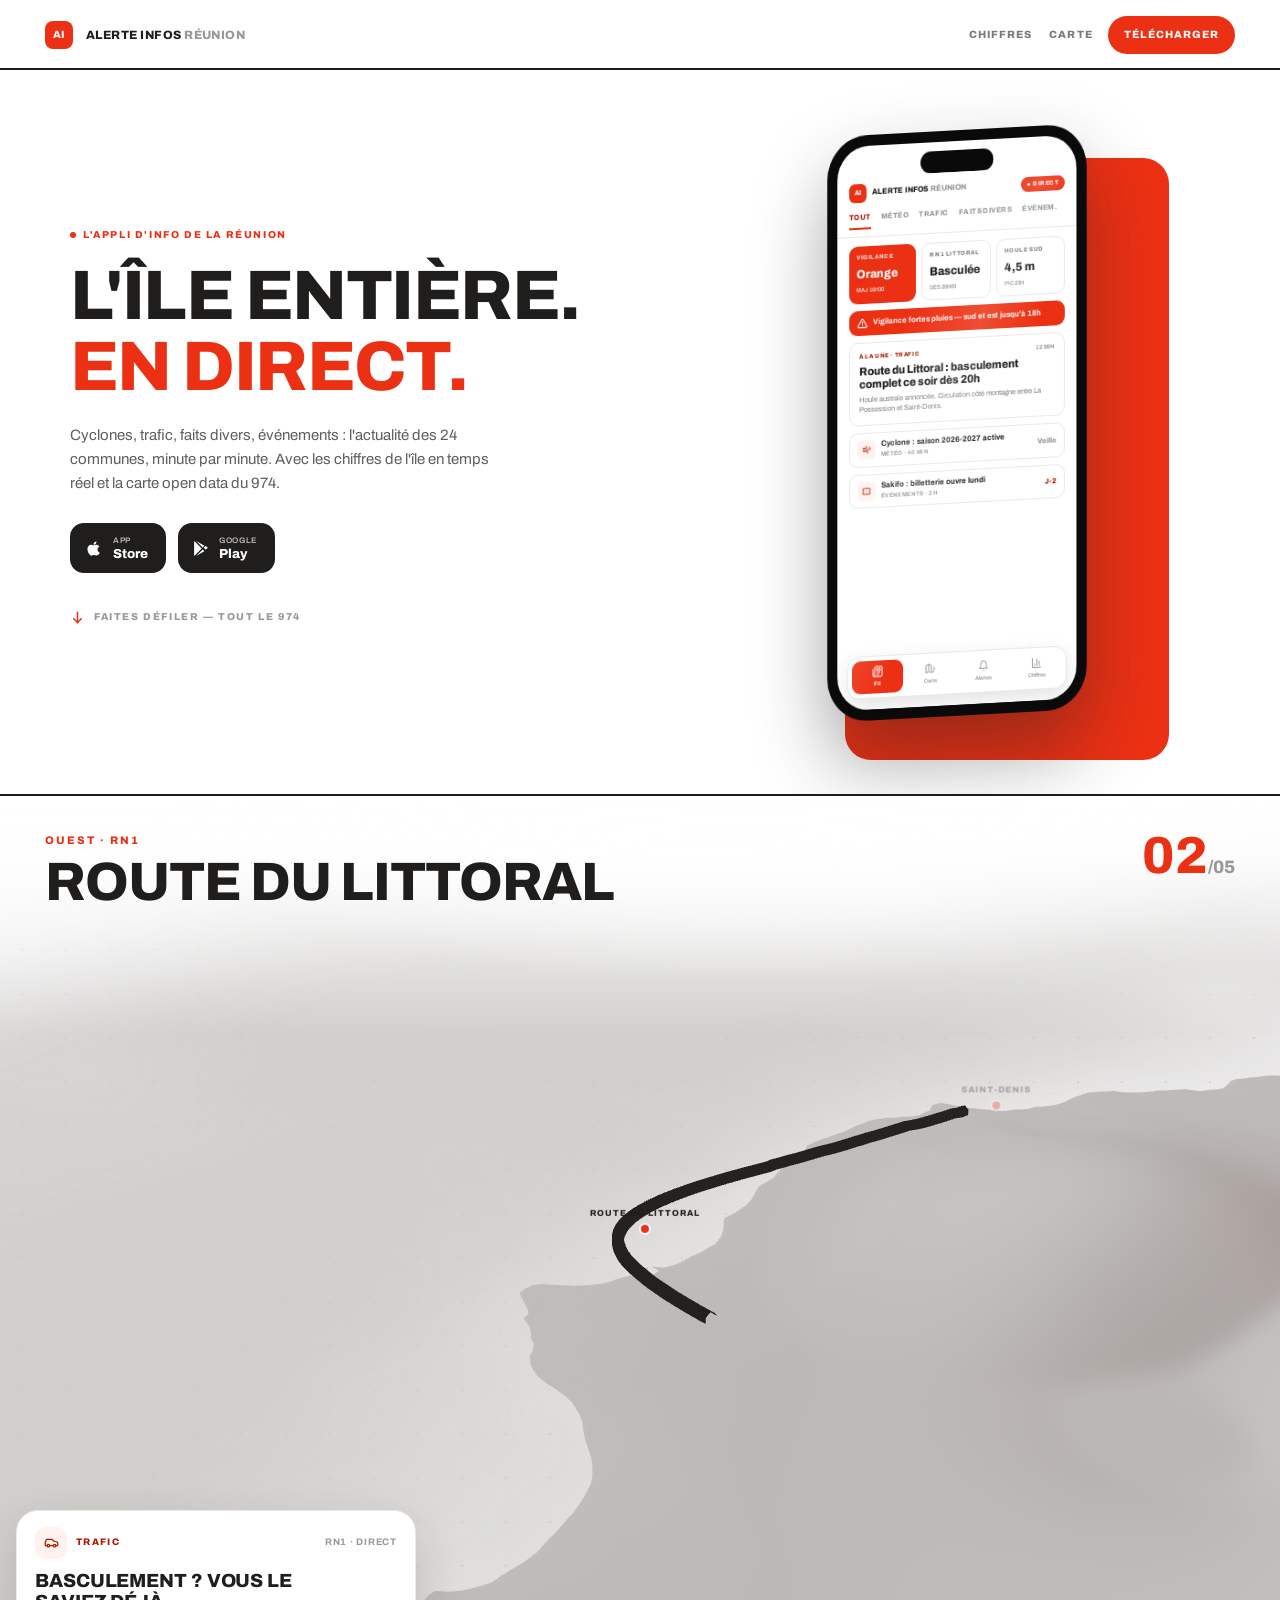
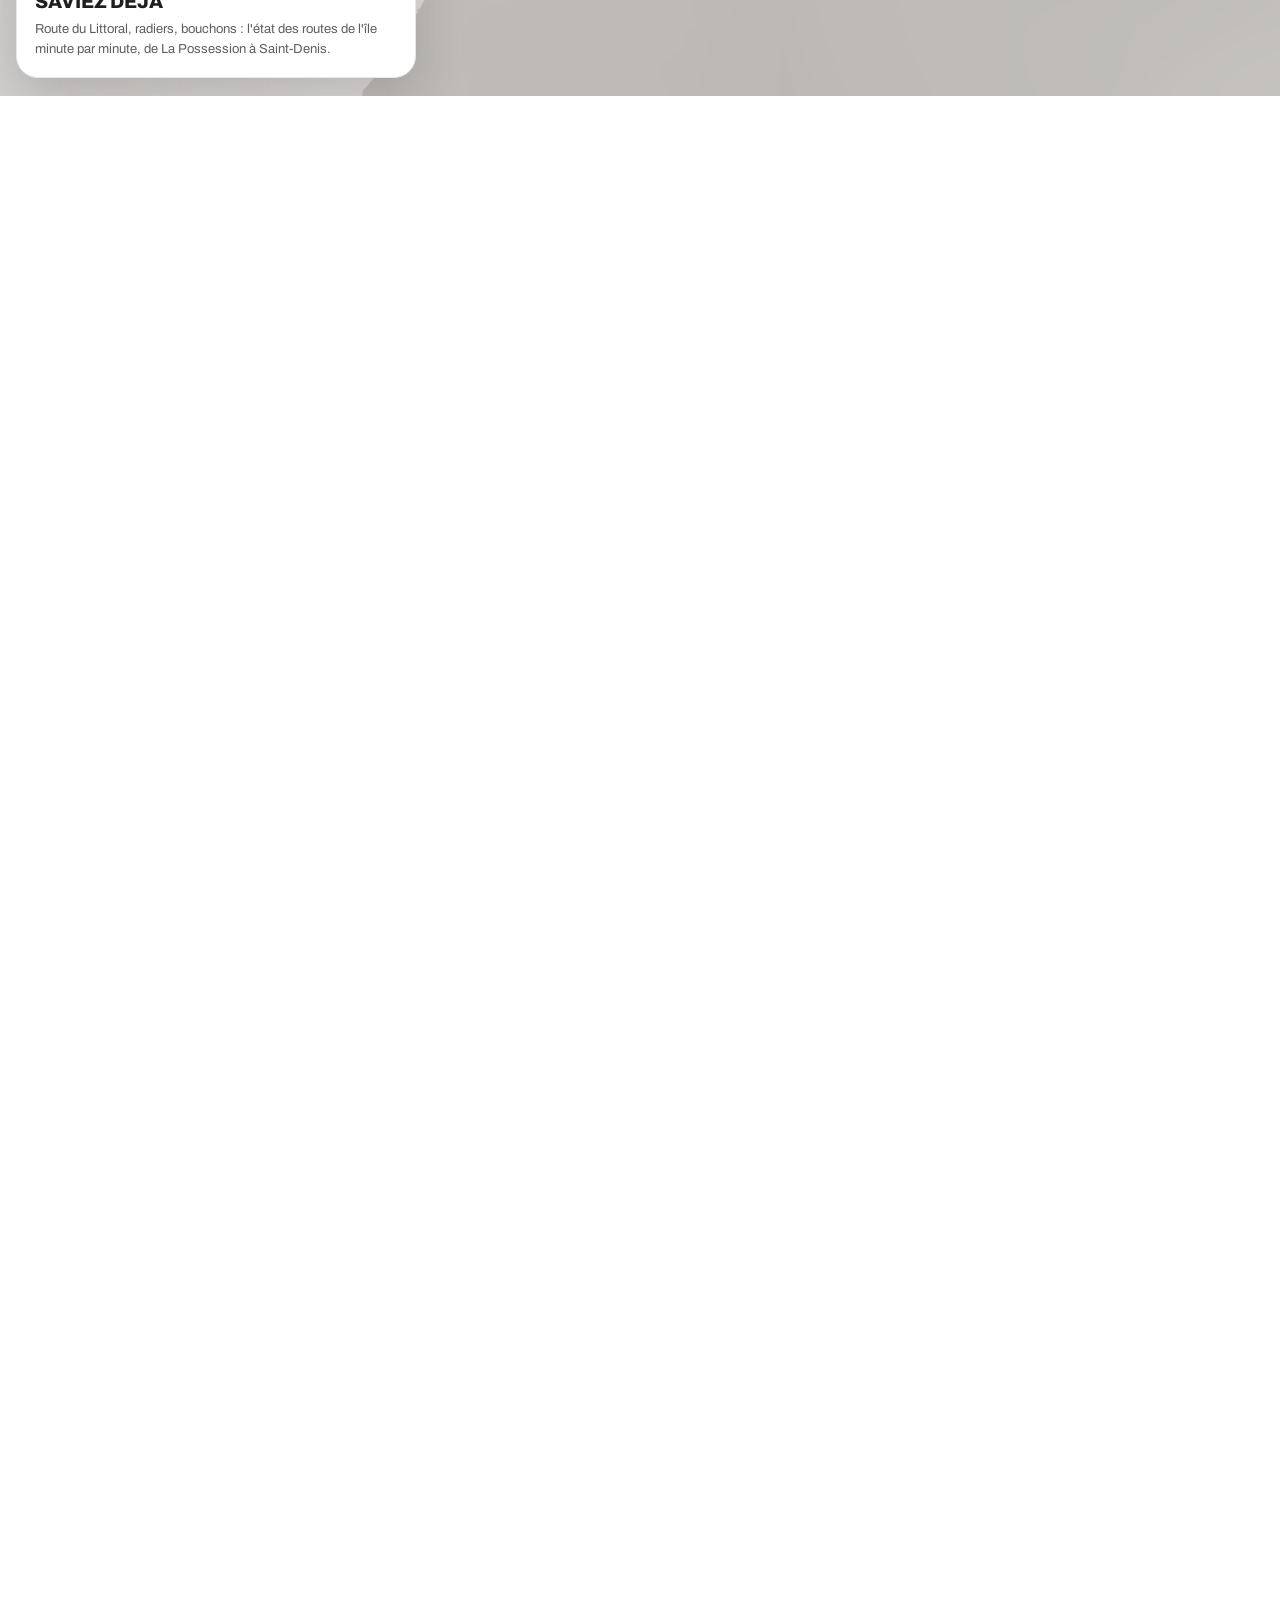
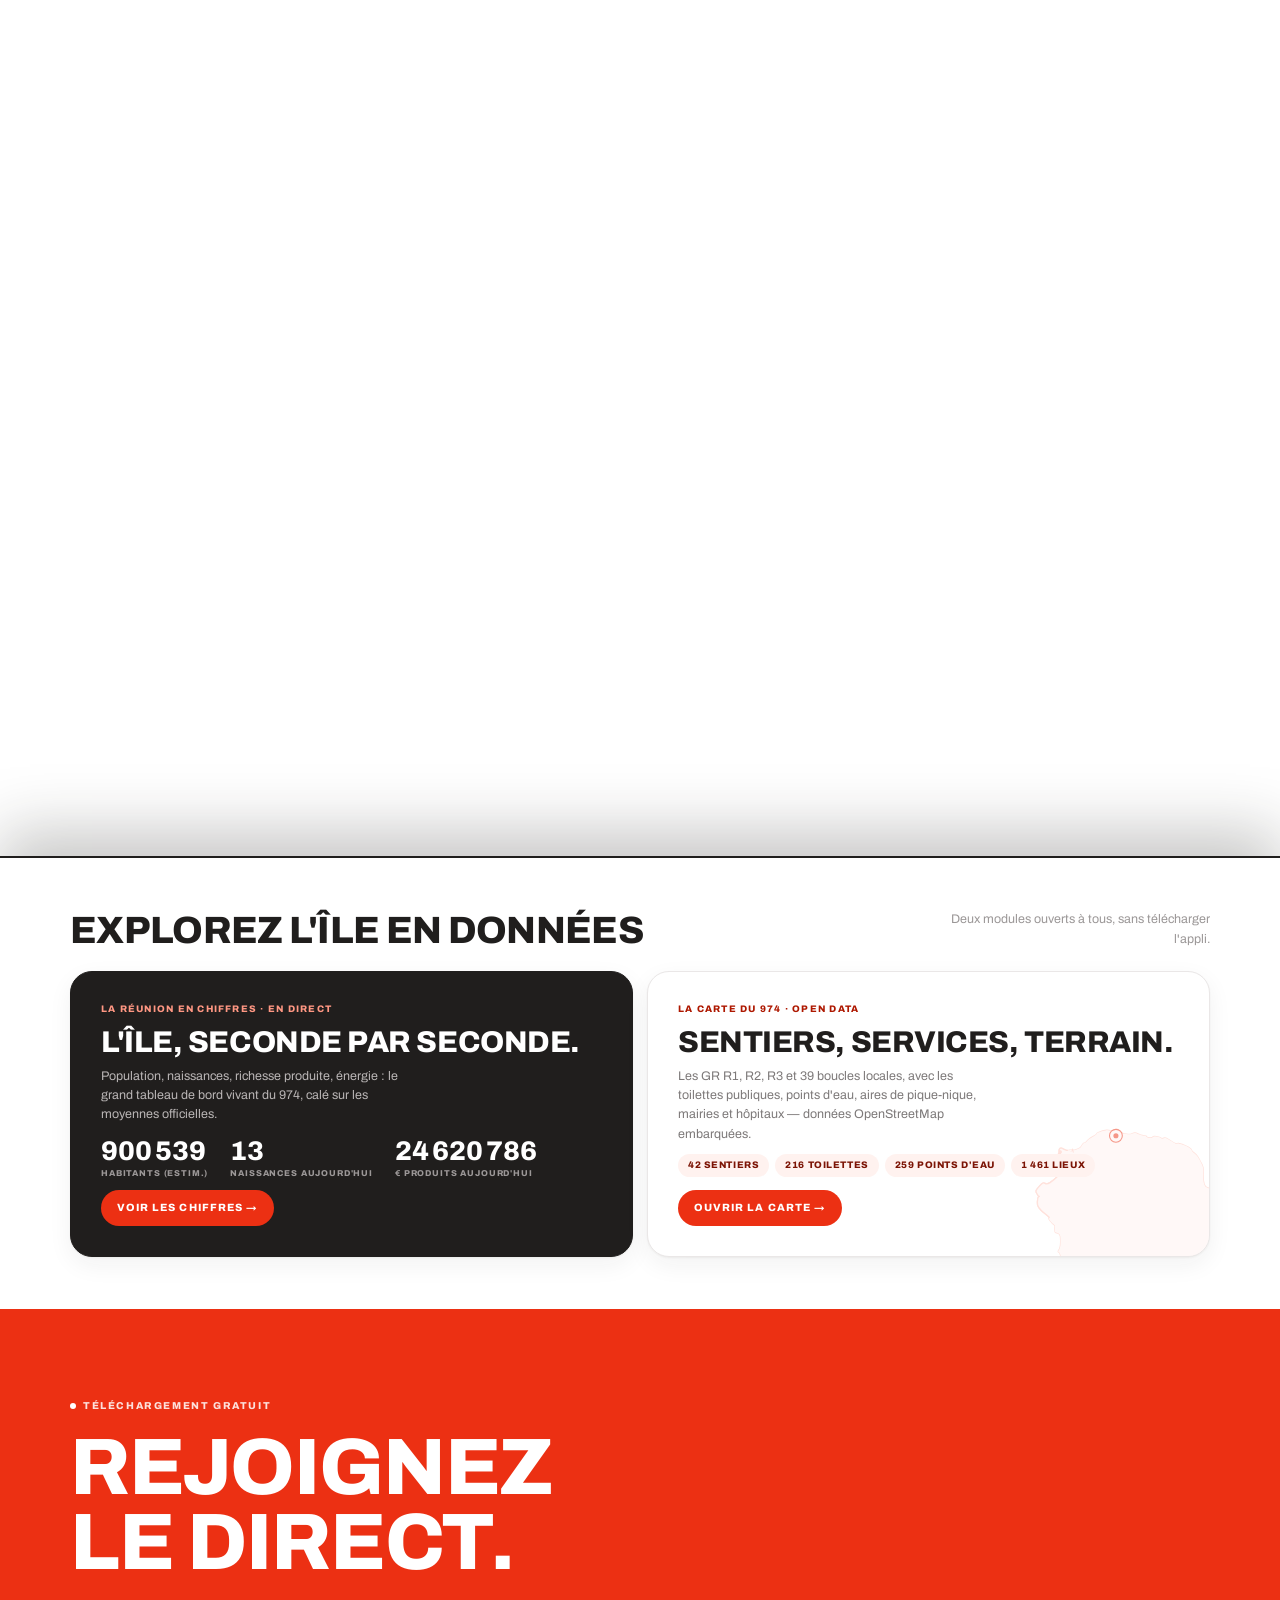
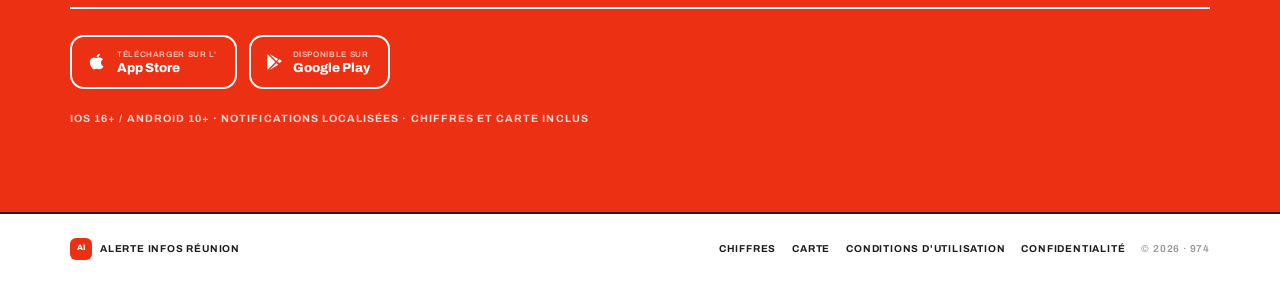
==== commit 1ccbd830: "Drop the Onde Locale radio, keep Alerte Infos only at the root The site now lives on alerte.re, so A" ====
--- a/index.html
+++ b/index.html
@@ -3,380 +3,467 @@
   <head>
     <meta charset="utf-8">
     <meta name="viewport" content="width=device-width, initial-scale=1">
-    <title>Onde Locale — La web radio de La Réunion</title>
-    <meta
-      name="description"
-      content="Onde Locale, la web radio de La Réunion : stations péi en direct, favoris, grille des programmes et podcasts. Avec Alerte Infos, les chiffres et la carte open data du 974."
-    >
-    <meta name="theme-color" content="#040607">
+    <title>Alerte Infos Réunion — L'île entière. En direct.</title>
+    <meta name="description" content="L'appli d'info de La Réunion : cyclones, trafic, volcan, faits divers et événements des 24 communes, minute par minute. Avec les chiffres de l'île en direct et la carte open data du 974.">
+    <meta name="theme-color" content="#ec3013">
+    <link rel="icon" href="data:image/svg+xml,%3Csvg xmlns='http://www.w3.org/2000/svg' viewBox='0 0 64 64'%3E%3Crect width='64' height='64' fill='%23ec3013'/%3E%3Ctext x='32' y='43' text-anchor='middle' font-family='Arial, sans-serif' font-weight='800' font-size='26' fill='white'%3EAI%3C/text%3E%3C/svg%3E">
     <meta property="og:type" content="website">
-    <meta property="og:site_name" content="Onde Locale">
-    <meta property="og:title" content="Onde Locale — La web radio de La Réunion">
-    <meta property="og:description" content="Stations péi en direct, favoris, programmes et podcasts — la radio de chez nous, avec Alerte Infos Réunion.">
+    <meta property="og:site_name" content="Alerte Infos Réunion">
+    <meta property="og:title" content="Alerte Infos Réunion — L'île entière. En direct.">
+    <meta property="og:description" content="Cyclones, trafic, volcan, événements : l'actualité des 24 communes de La Réunion, minute par minute. Chiffres en direct et carte open data inclus.">
     <meta property="og:locale" content="fr_FR">
     <meta name="twitter:card" content="summary">
+    <meta name="twitter:title" content="Alerte Infos Réunion — L'île entière. En direct.">
+    <meta name="twitter:description" content="L'actualité de La Réunion minute par minute : alertes, trafic, cyclones, volcan, événements.">
+    <link rel="preconnect" href="https://fonts.googleapis.com">
+    <link rel="preconnect" href="https://fonts.gstatic.com" crossorigin>
+    <link rel="stylesheet" href="https://fonts.googleapis.com/css2?family=Archivo:wght@400;600;800&display=swap">
+    <link rel="stylesheet" href="commun.css">
+    <link rel="stylesheet" href="accueil.css">
+    <script type="module" src="reunion-3d.js"></script>
     <script type="application/ld+json">
     {
       "@context": "https://schema.org",
-      "@type": "RadioStation",
-      "name": "Onde Locale",
-      "slogan": "La radio de chez nous",
-      "description": "Web radio locale de La Réunion : stations, lecteur en direct, favoris, grille des programmes.",
-      "areaServed": { "@type": "AdministrativeArea", "name": "La Réunion" }
+      "@graph": [
+        {
+          "@type": "Organization",
+          "name": "Alerte Infos Réunion",
+          "description": "Le service d'information locale de La Réunion.",
+          "areaServed": { "@type": "AdministrativeArea", "name": "La Réunion" }
+        },
+        {
+          "@type": "SoftwareApplication",
+          "name": "Alerte Infos Réunion",
+          "applicationCategory": "NewsApplication",
+          "operatingSystem": "iOS 16+, Android 10+",
+          "offers": { "@type": "Offer", "price": "0", "priceCurrency": "EUR" },
+          "description": "Alertes locales, trafic, cyclones, volcan et événements des 24 communes de La Réunion, minute par minute."
+        }
+      ]
     }
     </script>
-    <link rel="icon" href="data:image/svg+xml,%3Csvg xmlns='http://www.w3.org/2000/svg' viewBox='0 0 64 64'%3E%3Crect width='64' height='64' rx='12' fill='%23040607'/%3E%3Cg fill='%232fe0d1'%3E%3Crect x='12' y='24' width='6' height='16' rx='3'/%3E%3Crect x='23' y='14' width='6' height='36' rx='3'/%3E%3Crect x='34' y='8' width='6' height='48' rx='3'/%3E%3Crect x='45' y='20' width='6' height='24' rx='3'/%3E%3C/g%3E%3C/svg%3E">
-    <link rel="stylesheet" href="styles.css">
   </head>
   <body>
-    <svg class="icon-sprite" aria-hidden="true">
-      <symbol id="icon-radio" viewBox="0 0 24 24">
-        <path d="M5 12a7 7 0 0 1 14 0"></path>
-        <path d="M8 12a4 4 0 0 1 8 0"></path>
-        <path d="M12 12v7"></path>
-        <path d="M9 19h6"></path>
-      </symbol>
-      <symbol id="icon-calendar" viewBox="0 0 24 24">
-        <path d="M7 3v4"></path>
-        <path d="M17 3v4"></path>
-        <path d="M4 9h16"></path>
-        <rect x="4" y="5" width="16" height="16" rx="2"></rect>
-      </symbol>
-      <symbol id="icon-podcast" viewBox="0 0 24 24">
-        <circle cx="12" cy="11" r="3"></circle>
-        <path d="M7.5 17a7 7 0 1 1 9 0"></path>
-        <path d="M9.5 20a10 10 0 1 1 5 0"></path>
-        <path d="M11 14h2l1 7h-4z"></path>
-      </symbol>
-      <symbol id="icon-pin" viewBox="0 0 24 24">
-        <path d="M12 21s7-5.4 7-12a7 7 0 0 0-14 0c0 6.6 7 12 7 12z"></path>
-        <circle cx="12" cy="9" r="2.5"></circle>
-      </symbol>
-      <symbol id="icon-users" viewBox="0 0 24 24">
-        <path d="M16 20v-2a4 4 0 0 0-4-4H7a4 4 0 0 0-4 4v2"></path>
-        <circle cx="9.5" cy="7" r="4"></circle>
-        <path d="M22 20v-2a4 4 0 0 0-3-3.9"></path>
-        <path d="M16 3.2a4 4 0 0 1 0 7.6"></path>
-      </symbol>
-      <symbol id="icon-search" viewBox="0 0 24 24">
-        <circle cx="11" cy="11" r="7"></circle>
-        <path d="m20 20-4-4"></path>
-      </symbol>
-      <symbol id="icon-bell" viewBox="0 0 24 24">
-        <path d="M18 8a6 6 0 0 0-12 0c0 7-3 7-3 9h18c0-2-3-2-3-9"></path>
-        <path d="M10 21h4"></path>
-      </symbol>
-      <symbol id="icon-user" viewBox="0 0 24 24">
-        <circle cx="12" cy="8" r="4"></circle>
-        <path d="M4 21a8 8 0 0 1 16 0"></path>
-      </symbol>
-      <symbol id="icon-play" viewBox="0 0 24 24">
-        <path d="M8 5v14l11-7z"></path>
-      </symbol>
-      <symbol id="icon-pause" viewBox="0 0 24 24">
-        <path d="M8 5v14"></path>
-        <path d="M16 5v14"></path>
-      </symbol>
-      <symbol id="icon-heart" viewBox="0 0 24 24">
-        <path d="M20.8 5.6a5.4 5.4 0 0 0-7.6 0L12 6.8l-1.2-1.2a5.4 5.4 0 0 0-7.6 7.6L12 22l8.8-8.8a5.4 5.4 0 0 0 0-7.6z"></path>
-      </symbol>
-      <symbol id="icon-share" viewBox="0 0 24 24">
-        <path d="M4 12v7a1 1 0 0 0 1 1h14a1 1 0 0 0 1-1v-7"></path>
-        <path d="M16 6l-4-4-4 4"></path>
-        <path d="M12 2v14"></path>
-      </symbol>
-      <symbol id="icon-more" viewBox="0 0 24 24">
-        <circle cx="12" cy="12" r="1"></circle>
-        <circle cx="19" cy="12" r="1"></circle>
-        <circle cx="5" cy="12" r="1"></circle>
-      </symbol>
-      <symbol id="icon-volume" viewBox="0 0 24 24">
-        <path d="M4 9v6h4l5 4V5L8 9z"></path>
-        <path d="M16 8a5 5 0 0 1 0 8"></path>
-        <path d="M18.5 5.5a9 9 0 0 1 0 13"></path>
-      </symbol>
-      <symbol id="icon-cast" viewBox="0 0 24 24">
-        <path d="M4 7V5a1 1 0 0 1 1-1h14a1 1 0 0 1 1 1v14"></path>
-        <path d="M4 17a3 3 0 0 1 3 3"></path>
-        <path d="M4 13a7 7 0 0 1 7 7"></path>
-        <path d="M4 21h.01"></path>
-      </symbol>
-      <symbol id="icon-list" viewBox="0 0 24 24">
-        <path d="M8 6h13"></path>
-        <path d="M8 12h13"></path>
-        <path d="M8 18h13"></path>
-        <path d="M3 6h.01"></path>
-        <path d="M3 12h.01"></path>
-        <path d="M3 18h.01"></path>
-      </symbol>
-      <symbol id="icon-plus" viewBox="0 0 24 24">
-        <path d="M12 5v14"></path>
-        <path d="M5 12h14"></path>
-      </symbol>
-      <symbol id="icon-chevron" viewBox="0 0 24 24">
-        <path d="m9 18 6-6-6-6"></path>
-      </symbol>
-      <symbol id="icon-rewind" viewBox="0 0 24 24">
-        <path d="M11 18V6l-8 6z"></path>
-        <path d="M21 18V6l-8 6z"></path>
-      </symbol>
-      <symbol id="icon-forward" viewBox="0 0 24 24">
-        <path d="M13 6v12l8-6z"></path>
-        <path d="M3 6v12l8-6z"></path>
-      </symbol>
-    </svg>
-
-    <header class="topbar">
-      <a class="brand" href="#" aria-label="Onde Locale, accueil">
-        <span class="brand-mark" aria-hidden="true">
-          <span></span><span></span><span></span><span></span><span></span>
-        </span>
-        <span>
-          <strong>Onde Locale</strong>
-          <small>La radio de chez nous</small>
-        </span>
-      </a>
-
-      <nav class="main-nav" aria-label="Navigation principale">
-        <button class="nav-button is-active" type="button" data-action="listen">
-          <svg><use href="#icon-radio"></use></svg>
-          Ecouter
-        </button>
-        <button class="nav-button" type="button" data-action="programs">
-          <svg><use href="#icon-calendar"></use></svg>
-          Programmes
-        </button>
-        <button class="nav-button" type="button" data-action="podcasts">
-          <svg><use href="#icon-podcast"></use></svg>
-          Podcasts
-        </button>
-        <a class="nav-button" href="alerte-infos/">
-          <svg><use href="#icon-pin"></use></svg>
-          Alerte Infos
+
+    <nav class="topbar">
+      <span class="brand-mark">AI</span>
+      <span class="brand-name">Alerte Infos <em>Réunion</em></span>
+      <a class="topbar-link" href="chiffres.html">Chiffres</a>
+      <a class="topbar-link" href="carte.html">Carte</a>
+      <a href="#dl" class="topbar-cta">Télécharger</a>
+    </nav>
+    <div class="rule"></div>
+
+    <header class="hero">
+      <div>
+        <span class="kicker"><i></i>L'appli d'info de La Réunion</span>
+        <h1>
+          <span class="mask"><i class="maskup">L'île entière.</i></span>
+          <span class="mask mask-2"><i class="maskup">En direct.</i></span>
+        </h1>
+        <p class="hero-lede">
+          Cyclones, trafic, faits divers, événements : l'actualité des
+          24 communes, minute par minute. Avec les chiffres de l'île en
+          temps réel et la carte open data du 974.
+        </p>
+        <div class="store-row">
+          <a href="#dl" class="store-btn">
+            <svg width="19" height="19" viewBox="0 0 24 24" fill="currentColor" aria-hidden="true"><path d="M17.05 20.28c-.98.95-2.05.8-3.08.35-1.09-.46-2.09-.48-3.24 0-1.44.62-2.2.44-3.06-.35C2.79 15.25 3.51 7.59 9.05 7.31c1.35.07 2.29.74 3.08.8.79-.16 2.09-.86 3.51-.73 1.7.14 2.98.81 3.82 2.02-3.51 2.11-2.68 6.74.53 8.03-.64 1.36-1.47 2.71-2.94 2.85zM12.03 7.25c-.15-2.23 1.66-4.07 3.74-4.25.29 2.58-2.34 4.5-3.74 4.25z"></path></svg>
+            <span><em>App</em><strong>Store</strong></span>
+          </a>
+          <a href="#dl" class="store-btn">
+            <svg width="17" height="17" viewBox="0 0 24 24" fill="currentColor" aria-hidden="true"><path d="M3.6 1.8c-.4.2-.6.6-.6 1.1v18.2c0 .5.2.9.6 1.1l10.1-10.2L3.6 1.8zm11.5 8.8L5.9 1.4l11.5 6.6-2.3 2.6zm3.9-2.2 2.4 1.4c.8.5.8 1.6 0 2.1l-2.4 1.4-2.6-2.4 2.6-2.5zM5.9 22.6l9.2-9.2 2.3 2.6-11.5 6.6z"></path></svg>
+            <span><em>Google</em><strong>Play</strong></span>
+          </a>
+        </div>
+        <a href="#app" class="scroll-hint">
+          <svg width="15" height="15" viewBox="0 0 24 24" fill="none" stroke="#ec3013" stroke-width="2.4" stroke-linecap="square" aria-hidden="true"><path d="M12 4v16"></path><path d="m6 14 6 6 6-6"></path></svg>
+          <span>Faites défiler — tout le 974</span>
         </a>
-        <button class="nav-button" type="button" data-action="about">
-          <svg><use href="#icon-users"></use></svg>
-          Qui sommes-nous
-        </button>
-      </nav>
-
-      <div class="topbar-actions">
-        <label class="search-field">
-          <svg><use href="#icon-search"></use></svg>
-          <span class="sr-only">Rechercher une station ou une emission</span>
-          <input id="globalSearch" type="search" autocomplete="off" placeholder="Rechercher...">
-          <kbd>Ctrl K</kbd>
-        </label>
-        <button class="icon-button" type="button" id="notifyButton" aria-label="Notifications">
-          <svg><use href="#icon-bell"></use></svg>
-        </button>
-        <button class="studio-button" type="button" id="studioButton">
-          <svg><use href="#icon-user"></use></svg>
-          Studio
-          <svg class="chevron"><use href="#icon-chevron"></use></svg>
-        </button>
       </div>
-    </header>
-
-    <main class="radio-layout">
-      <aside class="station-rail" aria-label="Stations disponibles">
-        <div class="rail-section">
-          <div class="section-heading">
-            <h2>Nos stations</h2>
-          </div>
-          <div class="station-list" id="stationList"></div>
-        </div>
-
-        <div class="rail-section">
-          <div class="section-heading">
-            <h2>Favoris</h2>
-            <button type="button" class="text-button" id="manageFavorites">Gerer</button>
-          </div>
-          <div class="favorite-list" id="favoriteList"></div>
-        </div>
-
-        <form class="add-station-form" id="addStationForm" aria-label="Ajouter une station">
-          <div class="form-head">
-            <strong>Ajouter une station</strong>
-            <span>Collez l'URL d'un flux MP3, AAC ou HLS.</span>
-          </div>
-          <label>
-            Nom de la station
-            <input type="text" name="name" placeholder="Radio quartier" required>
-          </label>
-          <label>
-            URL du flux
-            <input type="url" name="url" placeholder="https://..." required>
-          </label>
-          <label>
-            Ville ou region
-            <input type="text" name="city" placeholder="Saint-Denis">
-          </label>
-          <button class="primary-action" type="submit">
-            <svg><use href="#icon-plus"></use></svg>
-            Ajouter
-          </button>
-        </form>
-      </aside>
-
-      <section class="player-area" aria-label="Lecteur principal">
-        <article class="live-panel" id="livePanel">
-          <div class="now-header">
-            <div class="station-cover" id="stationCover" aria-hidden="true">
-              <span class="cover-wave"></span>
-              <strong id="coverLabel">OL</strong>
-            </div>
-            <div class="now-copy">
-              <div class="live-line">
-                <span class="live-chip">En direct</span>
-                <span id="stationMeta">Onde Locale - 101.2 FM - Lille Metropole</span>
+
+      <div class="hero-phone" aria-hidden="true">
+        <div class="hero-phone-panel"></div>
+        <div class="hero-phone-float">
+          <div id="phone" style="width:284px;background:#0b0a0a;border-radius:44px;padding:11px;box-shadow:0 40px 80px rgba(32,30,29,.4);position:relative;transform:rotateX(7deg) rotateY(-24deg);transition:transform .2s ease-out;will-change:transform;transform-style:preserve-3d;margin:0 auto">
+            <div style="position:absolute;left:50%;top:20px;transform:translateX(-50%);width:80px;height:22px;background:#0b0a0a;border-radius:99px;z-index:5"></div>
+            <div style="background:#fff;border-radius:34px;overflow:hidden;height:568px;display:flex;flex-direction:column;position:relative;z-index:2">
+              <div style="position:absolute;inset:0;z-index:9;pointer-events:none;background:linear-gradient(115deg,rgba(255,255,255,0) 30%,rgba(255,255,255,.14) 46%,rgba(255,255,255,0) 58%);border-radius:34px"></div>
+              <div style="padding:38px 13px 0;display:flex;align-items:center;gap:6px">
+                <span style="width:19px;height:19px;border-radius:6px;background:#ec3013;color:#fff;display:flex;align-items:center;justify-content:center;font-weight:800;font-size:7px;font-family:Archivo,sans-serif">AI</span>
+                <span style="flex:1;font-size:8px;font-weight:800;text-transform:uppercase">Alerte Infos <span style="color:#9b9797">Réunion</span></span>
+                <span style="display:flex;align-items:center;gap:3px;font-size:6px;font-weight:800;letter-spacing:.08em;text-transform:uppercase;color:#fff;background:#ec3013;border-radius:99px;padding:3px 7px"><i class="blink" style="width:3.5px;height:3.5px;border-radius:50%;background:#fff"></i>Direct</span>
               </div>
-              <h1 id="programTitle">Matin Local</h1>
-              <p id="hostLine">avec Claire & Max</p>
-              <p class="time-window" id="programTime">07:00 - 10:00</p>
-              <div class="action-row">
-                <button class="primary-action play-inline" type="button" id="inlinePlay">
-                  <svg><use href="#icon-play"></use></svg>
-                  <span>Ecouter</span>
-                </button>
-                <button class="ghost-action" type="button" id="favoriteButton">
-                  <svg><use href="#icon-heart"></use></svg>
-                  Favori
-                </button>
-                <button class="ghost-action" type="button" id="shareButton">
-                  <svg><use href="#icon-share"></use></svg>
-                  Partager
-                </button>
-                <button class="icon-button ghost-icon" type="button" id="moreButton" aria-label="Plus d'options">
-                  <svg><use href="#icon-more"></use></svg>
-                </button>
+              <div style="display:flex;gap:11px;padding:9px 13px 7px;border-bottom:1px solid #eae7e7">
+                <span style="font-size:7.5px;font-weight:800;letter-spacing:.06em;text-transform:uppercase;color:#ae1800;border-bottom:2px solid #ec3013;padding-bottom:4px">Tout</span>
+                <span style="font-size:7.5px;font-weight:800;letter-spacing:.06em;text-transform:uppercase;color:#9b9797">Météo</span>
+                <span style="font-size:7.5px;font-weight:800;letter-spacing:.06em;text-transform:uppercase;color:#9b9797">Trafic</span>
+                <span style="font-size:7.5px;font-weight:800;letter-spacing:.06em;text-transform:uppercase;color:#9b9797">Faits divers</span>
+                <span style="font-size:7.5px;font-weight:800;letter-spacing:.06em;text-transform:uppercase;color:#9b9797">Événem.</span>
+              </div>
+              <div style="padding:9px 13px;display:flex;flex-direction:column;gap:7px;flex:1;min-height:0;overflow:hidden">
+                <div style="display:flex;gap:6px">
+                  <div style="flex:1;min-width:0;background:#ec3013;color:#fff;border-radius:9px;padding:7px 8px">
+                    <div style="font-size:6px;font-weight:800;letter-spacing:.1em;text-transform:uppercase;opacity:.85">Vigilance</div>
+                    <div style="font-family:Archivo,sans-serif;font-size:12px;font-weight:800;margin-top:3px">Orange</div>
+                    <div style="font-size:6px;font-weight:600;text-transform:uppercase;opacity:.8;margin-top:2px">MAJ 16h30</div>
+                  </div>
+                  <div style="flex:1;min-width:0;background:#fff;border:1px solid #eae7e7;border-radius:9px;padding:7px 8px">
+                    <div style="font-size:6px;font-weight:800;letter-spacing:.1em;text-transform:uppercase;color:#7d7979">RN1 Littoral</div>
+                    <div style="font-family:Archivo,sans-serif;font-size:12px;font-weight:800;margin-top:3px">Basculée</div>
+                    <div style="font-size:6px;font-weight:600;text-transform:uppercase;color:#9b9797;margin-top:2px">Dès 20h00</div>
+                  </div>
+                  <div style="flex:1;min-width:0;background:#fff;border:1px solid #eae7e7;border-radius:9px;padding:7px 8px">
+                    <div style="font-size:6px;font-weight:800;letter-spacing:.1em;text-transform:uppercase;color:#7d7979">Houle sud</div>
+                    <div style="font-family:Archivo,sans-serif;font-size:12px;font-weight:800;margin-top:3px">4,5 m</div>
+                    <div style="font-size:6px;font-weight:600;text-transform:uppercase;color:#9b9797;margin-top:2px">Pic 23h</div>
+                  </div>
+                </div>
+                <div style="background:#ec3013;color:#fff;border-radius:9px;padding:7px 9px;display:flex;gap:6px;align-items:center">
+                  <svg width="11" height="11" viewBox="0 0 24 24" fill="none" stroke="currentColor" stroke-width="2.4" stroke-linecap="round" style="flex:none"><path d="M12 9v4"></path><path d="M10.3 3.8 1.8 18a2 2 0 0 0 1.7 3h17a2 2 0 0 0 1.7-3L13.7 3.8a2 2 0 0 0-3.4 0z"></path><path d="M12 17h.01"></path></svg>
+                  <span style="font-size:8px;font-weight:700;line-height:1.3">Vigilance fortes pluies — sud et est jusqu'à 18h</span>
+                </div>
+                <div style="background:#fff;border:1px solid #eae7e7;border-radius:10px;padding:9px 10px">
+                  <div style="display:flex;justify-content:space-between;align-items:center">
+                    <span style="font-size:6px;font-weight:800;letter-spacing:.1em;text-transform:uppercase;color:#ae1800">À la une · Trafic</span>
+                    <span style="font-size:6px;font-weight:700;text-transform:uppercase;color:#9b9797">12 min</span>
+                  </div>
+                  <div style="font-family:Archivo,sans-serif;font-weight:800;font-size:11.5px;line-height:1.15;margin-top:4px">Route du Littoral : basculement complet ce soir dès 20h</div>
+                  <div style="font-size:7.5px;line-height:1.45;color:#7d7979;margin-top:3px">Houle australe annoncée. Circulation côté montagne entre La Possession et Saint-Denis.</div>
+                </div>
+                <div style="background:#fff;border:1px solid #eae7e7;border-radius:9px;padding:6px 8px;display:flex;gap:6px;align-items:center">
+                  <span style="width:20px;height:20px;flex:none;border-radius:6px;background:#fff2ef;display:flex;align-items:center;justify-content:center;color:#ae1800"><svg width="10" height="10" viewBox="0 0 24 24" fill="none" stroke="currentColor" stroke-width="2"><path d="M12.8 19.6A2 2 0 1 0 14 16H2"></path><path d="M17.5 8a2.5 2.5 0 1 1 2 4H2"></path><path d="M9.8 4.4A2 2 0 1 1 11 8H2"></path></svg></span>
+                  <span style="flex:1;min-width:0"><span style="display:block;font-size:8px;font-weight:700;line-height:1.25">Cyclone : saison 2026-2027 active</span><span style="display:block;font-size:6px;font-weight:700;letter-spacing:.06em;text-transform:uppercase;color:#9b9797;margin-top:1px">Météo · 40 min</span></span>
+                  <span style="flex:none;font-size:7.5px;font-weight:800;color:#9b9797;font-family:Archivo,sans-serif">Veille</span>
+                </div>
+                <div style="background:#fff;border:1px solid #eae7e7;border-radius:9px;padding:6px 8px;display:flex;gap:6px;align-items:center">
+                  <span style="width:20px;height:20px;flex:none;border-radius:6px;background:#fff2ef;display:flex;align-items:center;justify-content:center;color:#ae1800"><svg width="10" height="10" viewBox="0 0 24 24" fill="none" stroke="currentColor" stroke-width="2"><path d="M2 9a3 3 0 0 1 0 6v2a2 2 0 0 0 2 2h16a2 2 0 0 0 2-2v-2a3 3 0 0 1 0-6V7a2 2 0 0 0-2-2H4a2 2 0 0 0-2 2Z"></path><path d="M13 5v2"></path><path d="M13 17v2"></path><path d="M13 11v2"></path></svg></span>
+                  <span style="flex:1;min-width:0"><span style="display:block;font-size:8px;font-weight:700;line-height:1.25">Sakifo : billetterie ouvre lundi</span><span style="display:block;font-size:6px;font-weight:700;letter-spacing:.06em;text-transform:uppercase;color:#9b9797;margin-top:1px">Événements · 2 h</span></span>
+                  <span style="flex:none;font-size:7.5px;font-weight:800;color:#ae1800;font-family:Archivo,sans-serif">J-2</span>
+                </div>
+              </div>
+              <div style="margin:0 11px 11px;background:#fff;border:1px solid #eae7e7;border-radius:13px;box-shadow:0 8px 20px rgba(32,30,29,.12);padding:4px;display:grid;grid-template-columns:repeat(4,1fr);gap:2px">
+                <span style="background:#ec3013;color:#fff;border-radius:9px;display:flex;flex-direction:column;align-items:center;padding:5px 0;gap:2px"><svg width="12" height="12" viewBox="0 0 24 24" fill="none" stroke="currentColor" stroke-width="2"><path d="M4 22h16a2 2 0 0 0 2-2V4a2 2 0 0 0-2-2H8a2 2 0 0 0-2 2v16a2 2 0 0 1-4 0V7"></path><path d="M18 14h-8"></path><path d="M15 18h-5"></path><path d="M10 6h8v4h-8V6Z"></path></svg><i style="font-style:normal;font-size:5.5px;font-weight:800">Fil</i></span>
+                <span style="color:#9b9797;display:flex;flex-direction:column;align-items:center;padding:5px 0;gap:2px"><svg width="12" height="12" viewBox="0 0 24 24" fill="none" stroke="currentColor" stroke-width="2"><path d="M14.1 6 8 3 2.3 5.9a.5.5 0 0 0-.3.4v14l6-3 6 3 5.7-2.9a.5.5 0 0 0 .3-.4V9"></path><path d="M8 3v13"></path><path d="M14 6v13"></path></svg><i style="font-style:normal;font-size:5.5px;font-weight:600">Carte</i></span>
+                <span style="color:#9b9797;display:flex;flex-direction:column;align-items:center;padding:5px 0;gap:2px"><svg width="12" height="12" viewBox="0 0 24 24" fill="none" stroke="currentColor" stroke-width="2"><path d="M6 8a6 6 0 0 1 12 0c0 7 3 9 3 9H3s3-2 3-9"></path><path d="M10.3 21a1.94 1.94 0 0 0 3.4 0"></path></svg><i style="font-style:normal;font-size:5.5px;font-weight:600">Alertes</i></span>
+                <span style="color:#9b9797;display:flex;flex-direction:column;align-items:center;padding:5px 0;gap:2px"><svg width="12" height="12" viewBox="0 0 24 24" fill="none" stroke="currentColor" stroke-width="2" stroke-linecap="round"><path d="M3 3v18h18"></path><path d="M18 17V9"></path><path d="M13 17V5"></path><path d="M8 17v-3"></path></svg><i style="font-style:normal;font-size:5.5px;font-weight:600">Chiffres</i></span>
               </div>
             </div>
           </div>
-
-          <div class="wave-wrap" aria-label="Visualisation du flux en direct">
-            <canvas id="waveCanvas"></canvas>
-            <div class="timeline-row">
-              <span id="elapsedTime">01:23:45</span>
-              <span class="live-tag">En direct</span>
+        </div>
+      </div>
+    </header>
+
+    <div class="rule"></div>
+
+    <div id="tour" class="tour-track" hidden>
+      <div class="tour-stage">
+        <reunion-3d id="stage3d"></reunion-3d>
+        <div class="tour-veil" id="tour-veil" aria-hidden="true"></div>
+        <div class="tour-hud" aria-hidden="true">
+          <div class="tour-hud-left">
+            <div class="tour-region" id="hud-region">Nord</div>
+            <div class="tour-name" id="hud-name">Saint-Denis</div>
+          </div>
+          <div class="tour-hud-num"><span id="hud-num">01</span><em>/05</em></div>
+        </div>
+
+        <article class="tour-card">
+          <span class="tour-card-head"><i class="feature-ico"><svg width="15" height="15" viewBox="0 0 24 24" fill="none" stroke="currentColor" stroke-width="2" stroke-linecap="round" stroke-linejoin="round"><path d="M6 8a6 6 0 0 1 12 0c0 7 3 9 3 9H3s3-2 3-9"/><path d="M10.3 21a1.94 1.94 0 0 0 3.4 0"/></svg></i><b>Alertes locales</b><em>Push · 17:42</em></span>
+          <h3>Notifié avant tout le monde</h3>
+          <p>Vigilances, routes coupées, coupures d'eau : l'alerte part dès que la rédaction publie, uniquement pour vos communes.</p>
+        </article>
+        <article class="tour-card">
+          <span class="tour-card-head"><i class="feature-ico"><svg width="15" height="15" viewBox="0 0 24 24" fill="none" stroke="currentColor" stroke-width="2" stroke-linecap="round" stroke-linejoin="round"><path d="M19 17h2c.6 0 1-.4 1-1v-3c0-.9-.7-1.7-1.5-1.9C18.7 10.6 16 10 16 10s-1.3-1.4-2.2-2.3c-.5-.4-1.1-.7-1.8-.7H5c-.6 0-1.1.4-1.4.9l-1.4 2.9A3.7 3.7 0 0 0 2 12v4c0 .6.4 1 1 1h2"/><circle cx="7" cy="17" r="2"/><path d="M9 17h6"/><circle cx="17" cy="17" r="2"/></svg></i><b>Trafic</b><em>RN1 · Direct</em></span>
+          <h3>Basculement ? Vous le saviez déjà</h3>
+          <p>Route du Littoral, radiers, bouchons : l'état des routes de l'île minute par minute, de La Possession à Saint-Denis.</p>
+        </article>
+        <article class="tour-card">
+          <span class="tour-card-head"><i class="feature-ico"><svg width="15" height="15" viewBox="0 0 24 24" fill="none" stroke="currentColor" stroke-width="2" stroke-linecap="round" stroke-linejoin="round"><path d="M12.8 19.6A2 2 0 1 0 14 16H2"/><path d="M17.5 8a2.5 2.5 0 1 1 2 4H2"/><path d="M9.8 4.4A2 2 0 1 1 11 8H2"/></svg></i><b>Météo & cyclones</b><em>Vigilance orange</em></span>
+          <h3>La saison cyclonique sous contrôle</h3>
+          <p>Trajectoires, niveaux d'alerte et consignes officielles — suivies en continu, des cirques au littoral.</p>
+        </article>
+        <article class="tour-card">
+          <span class="tour-card-head"><i class="feature-ico"><svg width="15" height="15" viewBox="0 0 24 24" fill="none" stroke="currentColor" stroke-width="2" stroke-linecap="round" stroke-linejoin="round"><path d="M8.5 14.5A2.5 2.5 0 0 0 11 12c0-1.38-.5-2-1-3-1.072-2.143-.224-4.054 2-6 .5 2.5 2 4.9 4 6.5 2 1.6 3 3.5 3 5.5a7 7 0 1 1-14 0c0-1.153.433-2.294 1-3a2.5 2.5 0 0 0 2.5 2.5z"/></svg></i><b>Volcan</b><em>Alerte 1 · OVPF</em></span>
+          <h3>Éruption : suivez le direct</h3>
+          <p>Sismicité, accès à l'enclos, points presse : le Piton de la Fournaise sous surveillance, en temps réel.</p>
+        </article>
+        <article class="tour-card">
+          <span class="tour-card-head"><i class="feature-ico"><svg width="15" height="15" viewBox="0 0 24 24" fill="none" stroke="currentColor" stroke-width="2" stroke-linecap="round" stroke-linejoin="round"><path d="M2 9a3 3 0 0 1 0 6v2a2 2 0 0 0 2 2h16a2 2 0 0 0 2-2v-2a3 3 0 0 1 0-6V7a2 2 0 0 0-2-2H4a2 2 0 0 0-2 2Z"/><path d="M13 5v2"/><path d="M13 17v2"/><path d="M13 11v2"/></svg></i><b>Événements</b><em>Agenda péi</em></span>
+          <h3>L'agenda péi dans la poche</h3>
+          <p>Sakifo, fêtes de quartier, sport : ce qui se passe près de chez vous, trié par commune.</p>
+        </article>
+        <article class="tour-card tour-card-dl">
+          <span class="tour-card-label">Gratuit · iOS & Android</span>
+          <h3>L'île dans<br>votre poche.</h3>
+          <a href="#dl" class="module-cta">Télécharger l'appli →</a>
+        </article>
+      </div>
+    </div>
+
+    <main>
+      <section class="sec ground" id="app">
+        <div class="sec-head">
+          <h2>Tout le 974, minute par minute</h2>
+          <p>Cinq flux suivis en continu par la rédaction, notifiés uniquement pour vos communes.</p>
+        </div>
+        <div class="features">
+          <article class="feature">
+            <span class="feature-ico"><svg width="16" height="16" viewBox="0 0 24 24" fill="none" stroke="currentColor" stroke-width="2" stroke-linecap="round" stroke-linejoin="round" aria-hidden="true"><path d="M6 8a6 6 0 0 1 12 0c0 7 3 9 3 9H3s3-2 3-9"/><path d="M10.3 21a1.94 1.94 0 0 0 3.4 0"/></svg></span>
+            <h3>Alertes locales</h3>
+            <p>Vigilances, routes coupées, coupures d'eau : l'alerte part dès que la rédaction publie, uniquement pour vos communes.</p>
+            <span class="feature-meta">Push · localisé</span>
+          </article>
+          <article class="feature">
+            <span class="feature-ico"><svg width="16" height="16" viewBox="0 0 24 24" fill="none" stroke="currentColor" stroke-width="2" stroke-linecap="round" stroke-linejoin="round" aria-hidden="true"><path d="M19 17h2c.6 0 1-.4 1-1v-3c0-.9-.7-1.7-1.5-1.9C18.7 10.6 16 10 16 10s-1.3-1.4-2.2-2.3c-.5-.4-1.1-.7-1.8-.7H5c-.6 0-1.1.4-1.4.9l-1.4 2.9A3.7 3.7 0 0 0 2 12v4c0 .6.4 1 1 1h2"/><circle cx="7" cy="17" r="2"/><path d="M9 17h6"/><circle cx="17" cy="17" r="2"/></svg></span>
+            <h3>Trafic</h3>
+            <p>Route du Littoral, radiers, bouchons : l'état des routes minute par minute, de La Possession à Saint-Denis.</p>
+            <span class="feature-meta">RN1 · direct</span>
+          </article>
+          <article class="feature">
+            <span class="feature-ico"><svg width="16" height="16" viewBox="0 0 24 24" fill="none" stroke="currentColor" stroke-width="2" stroke-linecap="round" stroke-linejoin="round" aria-hidden="true"><path d="M12.8 19.6A2 2 0 1 0 14 16H2"/><path d="M17.5 8a2.5 2.5 0 1 1 2 4H2"/><path d="M9.8 4.4A2 2 0 1 1 11 8H2"/></svg></span>
+            <h3>Météo & cyclones</h3>
+            <p>Trajectoires, niveaux d'alerte et consignes officielles — suivis en continu, des cirques au littoral.</p>
+            <span class="feature-meta">Saison cyclonique</span>
+          </article>
+          <article class="feature">
+            <span class="feature-ico"><svg width="16" height="16" viewBox="0 0 24 24" fill="none" stroke="currentColor" stroke-width="2" stroke-linecap="round" stroke-linejoin="round" aria-hidden="true"><path d="M8.5 14.5A2.5 2.5 0 0 0 11 12c0-1.38-.5-2-1-3-1.072-2.143-.224-4.054 2-6 .5 2.5 2 4.9 4 6.5 2 1.6 3 3.5 3 5.5a7 7 0 1 1-14 0c0-1.153.433-2.294 1-3a2.5 2.5 0 0 0 2.5 2.5z"/></svg></span>
+            <h3>Volcan</h3>
+            <p>Sismicité, accès à l'enclos, points presse : le Piton de la Fournaise sous surveillance, en temps réel.</p>
+            <span class="feature-meta">OVPF · alerte 1</span>
+          </article>
+          <article class="feature">
+            <span class="feature-ico"><svg width="16" height="16" viewBox="0 0 24 24" fill="none" stroke="currentColor" stroke-width="2" stroke-linecap="round" stroke-linejoin="round" aria-hidden="true"><path d="M2 9a3 3 0 0 1 0 6v2a2 2 0 0 0 2 2h16a2 2 0 0 0 2-2v-2a3 3 0 0 1 0-6V7a2 2 0 0 0-2-2H4a2 2 0 0 0-2 2Z"/><path d="M13 5v2"/><path d="M13 17v2"/><path d="M13 11v2"/></svg></span>
+            <h3>Événements</h3>
+            <p>Sakifo, fêtes de quartier, sport : ce qui se passe près de chez vous, trié par commune.</p>
+            <span class="feature-meta">Agenda péi</span>
+          </article>
+        </div>
+      </section>
+
+      <div class="rule"></div>
+
+      <section class="sec">
+        <div class="sec-head">
+          <h2>Explorez l'île en données</h2>
+          <p>Deux modules ouverts à tous, sans télécharger l'appli.</p>
+        </div>
+        <div class="modules">
+          <a class="module module-dark" href="chiffres.html">
+            <span class="module-label">La Réunion en chiffres · En direct</span>
+            <h3>L'île, seconde par seconde.</h3>
+            <p>Population, naissances, richesse produite, énergie : le grand
+            tableau de bord vivant du 974, calé sur les moyennes officielles.</p>
+            <div class="module-live">
+              <span><b id="home-pop">—</b><i>habitants (estim.)</i></span>
+              <span><b id="home-naiss">—</b><i>naissances aujourd'hui</i></span>
+              <span><b id="home-pib">—</b><i>€ produits aujourd'hui</i></span>
             </div>
-          </div>
-
-          <div class="control-deck">
-            <label class="volume-control">
-              <svg><use href="#icon-volume"></use></svg>
-              <span class="sr-only">Volume</span>
-              <input id="volumeRange" type="range" min="0" max="100" value="64">
-            </label>
-            <button class="round-control" type="button" id="rewindButton" aria-label="Reculer de 10 secondes">
-              <svg><use href="#icon-rewind"></use></svg>
-              <span>10</span>
-            </button>
-            <button class="main-play" type="button" id="mainPlayButton" aria-label="Lancer la lecture">
-              <svg><use href="#icon-play"></use></svg>
-            </button>
-            <button class="round-control" type="button" id="forwardButton" aria-label="Avancer de 10 secondes">
-              <svg><use href="#icon-forward"></use></svg>
-              <span>10</span>
-            </button>
-            <button class="text-quality" type="button" id="qualityButton">HQ</button>
-            <button class="icon-button ghost-icon" type="button" id="castButton" aria-label="Caster le direct">
-              <svg><use href="#icon-cast"></use></svg>
-            </button>
-            <button class="icon-button ghost-icon" type="button" id="queueButton" aria-label="Afficher la liste">
-              <svg><use href="#icon-list"></use></svg>
-            </button>
-          </div>
-
-          <dl class="stats-row" id="statsRow"></dl>
-        </article>
-
-        <section class="schedule-section" id="scheduleSection" aria-labelledby="scheduleTitle">
-          <div class="section-title-row">
-            <div>
-              <h2 id="scheduleTitle">Grille des programmes</h2>
-              <p>Aujourd'hui, selection locale</p>
+            <span class="module-cta">Voir les chiffres →</span>
+          </a>
+          <a class="module module-light" href="carte.html">
+            <svg class="module-map-bg" viewBox="-24 -24 1049 944" aria-hidden="true">
+              <path id="isle-home" pathLength="100" fill="#fff2ef" stroke="#ffc4b8" stroke-width="6" d="M61 412C55.0 405.3 32.0 388.3 23 379C14.0 369.7 9.5 365.3 7 356C4.5 346.7 6.7 330.0 8 323C9.3 316.0 14.3 315.2 15 314C15.7 312.8 13.2 317.0 12 316C10.8 315.0 10.0 312.8 8 308C6.0 303.2 -3.7 296.2 0 287C3.7 277.8 22.0 258.2 30 253C38.0 247.8 42.2 256.5 48 256C53.8 255.5 56.8 255.3 65 250C73.2 244.7 90.8 230.5 97 224C103.2 217.5 100.3 217.7 102 211C103.7 204.3 107.7 195.2 107 184C106.3 172.8 98.7 152.5 98 144C97.3 135.5 101.8 138.2 103 133C104.2 127.8 104.0 116.2 105 113C106.0 109.8 108.8 111.7 109 114C109.2 116.3 106.0 126.8 106 127C106.0 127.2 107.8 116.3 109 115C110.2 113.7 112.2 120.0 113 119C113.8 118.0 113.3 110.5 114 109C114.7 107.5 116.8 110.2 117 110C117.2 109.8 114.8 108.7 115 108C115.2 107.3 118.3 106.5 118 106C117.7 105.5 113.3 105.7 113 105C112.7 104.3 116.2 102.5 116 102C115.8 101.5 112.5 100.5 112 102C111.5 103.5 113.7 109.7 113 111C112.3 112.3 108.7 113.0 108 110C107.3 107.0 107.3 96.5 109 93C110.7 89.5 112.5 88.0 118 89C123.5 90.0 134.3 97.5 142 99C149.7 100.5 160.0 97.3 164 98C168.0 98.7 167.0 102.0 166 103C165.0 104.0 159.3 103.5 158 104C156.7 104.5 156.7 105.8 158 106C159.3 106.2 163.2 104.3 166 105C168.8 105.7 173.5 110.8 175 110C176.5 109.2 175.5 101.8 175 100C174.5 98.2 172.8 100.0 172 99C171.2 98.0 169.8 94.2 170 94C170.2 93.8 170.7 97.5 173 98C175.3 98.5 178.5 98.8 184 97C189.5 95.2 200.2 91.7 206 87C211.8 82.3 214.8 73.0 219 69C223.2 65.0 226.3 66.7 231 63C235.7 59.3 238.8 53.2 247 47C255.2 40.8 273.2 31.0 280 26C286.8 21.0 279.7 20.5 288 17C296.3 13.5 318.2 6.3 330 5C341.8 3.7 351.0 9.8 359 9C367.0 8.2 372.2 -0.8 378 0C383.8 0.8 388.5 10.3 394 14C399.5 17.7 403.3 20.3 411 22C418.7 23.7 431.5 24.7 440 24C448.5 23.3 453.8 17.3 462 18C470.2 18.7 480.0 25.3 489 28C498.0 30.7 511.8 32.7 516 34C520.2 35.3 512.7 35.0 514 36C515.3 37.0 519.8 39.2 524 40C528.2 40.8 534.3 42.0 539 41C543.7 40.0 545.8 34.5 552 34C558.2 33.5 569.8 36.2 576 38C582.2 39.8 584.0 44.3 589 45C594.0 45.7 595.5 38.2 606 42C616.5 45.8 642.2 63.8 652 68C661.8 72.2 656.8 65.2 665 67C673.2 68.8 691.3 74.7 701 79C710.7 83.3 718.2 88.8 723 93C727.8 97.2 725.0 98.5 730 104C735.0 109.5 745.7 116.2 753 126C760.3 135.8 769.8 155.2 774 163C778.2 170.8 776.8 169.3 778 173C779.2 176.7 780.3 173.7 781 185C781.7 196.3 780.3 227.2 782 241C783.7 254.8 786.5 261.8 791 268C795.5 274.2 803.8 272.7 809 278C814.2 283.3 818.5 295.5 822 300C825.5 304.5 828.7 300.7 830 305C831.3 309.3 828.5 320.0 830 326C831.5 332.0 832.3 332.7 839 341C845.7 349.3 863.0 366.8 870 376C877.0 385.2 876.8 390.8 881 396C885.2 401.2 890.3 400.8 895 407C899.7 413.2 905.2 427.7 909 433C912.8 438.3 915.0 438.3 918 439C921.0 439.7 923.2 436.5 927 437C930.8 437.5 936.0 438.3 941 442C946.0 445.7 953.2 455.5 957 459C960.8 462.5 962.0 462.5 964 463C966.0 463.5 965.8 460.8 969 462C972.2 463.2 980.2 466.0 983 470C985.8 474.0 983.7 481.2 986 486C988.3 490.8 995.2 495.7 997 499C998.8 502.3 997.5 504.5 997 506C996.5 507.5 994.5 506.0 994 508C993.5 510.0 993.0 512.8 994 518C995.0 523.2 1000.3 534.7 1000 539C999.7 543.3 994.8 543.2 992 544C989.2 544.8 984.7 540.0 983 544C981.3 548.0 983.3 561.8 982 568C980.7 574.2 978.0 577.0 975 581C972.0 585.0 966.3 587.8 964 592C961.7 596.2 962.5 602.2 961 606C959.5 609.8 956.2 610.2 955 615C953.8 619.8 956.0 625.7 954 635C952.0 644.3 944.2 659.5 943 671C941.8 682.5 945.2 696.0 947 704C948.8 712.0 953.5 715.0 954 719C954.5 723.0 951.2 721.7 950 728C948.8 734.3 946.8 747.3 947 757C947.2 766.7 949.5 779.8 951 786C952.5 792.2 955.7 791.0 956 794C956.3 797.0 956.3 798.3 953 804C949.7 809.7 941.0 822.8 936 828C931.0 833.2 928.8 830.7 923 835C917.2 839.3 909.7 851.7 901 854C892.3 856.3 877.7 848.3 871 849C864.3 849.7 869.0 856.0 861 858C853.0 860.0 832.0 859.0 823 861C814.0 863.0 811.8 868.0 807 870C802.2 872.0 803.5 873.0 794 873C784.5 873.0 758.5 870.0 750 870C741.5 870.0 744.2 871.8 743 873C741.8 874.2 744.7 875.0 743 877C741.3 879.0 737.8 883.8 733 885C728.2 886.2 720.5 882.3 714 884C707.5 885.7 698.3 893.7 694 895C689.7 896.3 689.3 893.5 688 892C686.7 890.5 688.7 887.5 686 886C683.3 884.5 680.8 882.2 672 883C663.2 883.8 641.3 890.7 633 891C624.7 891.3 625.0 887.5 622 885C619.0 882.5 618.3 878.2 615 876C611.7 873.8 605.0 874.0 602 872C599.0 870.0 601.8 864.0 597 864C592.2 864.0 581.3 872.0 573 872C564.7 872.0 552.7 864.5 547 864C541.3 863.5 540.7 869.2 539 869C537.3 868.8 540.3 866.0 537 863C533.7 860.0 526.0 853.8 519 851C512.0 848.2 505.0 849.8 495 846C485.0 842.2 468.5 831.2 459 828C449.5 824.8 442.7 826.5 438 827C433.3 827.5 433.5 832.8 431 831C428.5 829.2 426.7 818.2 423 816C419.3 813.8 414.2 818.7 409 818C403.8 817.3 396.3 815.0 392 812C387.7 809.0 384.3 802.8 383 800C381.7 797.2 385.3 796.7 384 795C382.7 793.3 381.7 791.5 375 790C368.3 788.5 352.0 788.0 344 786C336.0 784.0 332.0 781.5 327 778C322.0 774.5 317.5 769.7 314 765C310.5 760.3 310.0 755.3 306 750C302.0 744.7 294.2 736.8 290 733C285.8 729.2 288.8 730.2 281 727C273.2 723.8 256.8 717.2 243 714C229.2 710.8 207.3 711.3 198 708C188.7 704.7 188.3 697.2 187 694C185.7 690.8 190.5 693.2 190 689C189.5 684.8 187.8 674.0 184 669C180.2 664.0 169.5 661.7 167 659C164.5 656.3 170.8 655.3 169 653C167.2 650.7 158.8 647.7 156 645C153.2 642.3 155.0 639.3 152 637C149.0 634.7 142.8 634.0 138 631C133.2 628.0 125.7 622.5 123 619C120.3 615.5 123.0 613.0 122 610C121.0 607.0 118.8 606.0 117 601C115.2 596.0 113.3 584.8 111 580C108.7 575.2 103.2 575.5 103 572C102.8 568.5 108.2 564.7 110 559C111.8 553.3 113.5 547.8 114 538C114.5 528.2 114.7 508.5 113 500C111.3 491.5 107.8 490.0 104 487C100.2 484.0 92.8 484.8 90 482C87.2 479.2 87.3 475.3 87 470C86.7 464.7 88.7 453.8 88 450C87.3 446.2 83.8 448.2 83 447C82.2 445.8 84.0 444.0 83 443C82.0 442.0 81.0 445.0 77 441C73.0 437.0 61.7 423.8 59 419C56.3 414.2 67.0 418.7 61 412Z"/>
+              <use href="#isle-home" class="isle-trace"></use>
+              <circle class="isle-ping" cx="373" cy="31" r="30" fill="none" stroke="#ec3013" stroke-width="5"></circle>
+              <circle cx="373" cy="31" r="12" fill="#ec3013"></circle>
+            </svg>
+            <span class="module-label">La carte du 974 · Open data</span>
+            <h3>Sentiers, services, terrain.</h3>
+            <p>Les GR R1, R2, R3 et 39 boucles locales, avec les toilettes
+            publiques, points d'eau, aires de pique-nique, mairies et
+            hôpitaux — données OpenStreetMap embarquées.</p>
+            <div class="module-chips">
+              <span class="module-chip">42 sentiers</span>
+              <span class="module-chip">216 toilettes</span>
+              <span class="module-chip">259 points d'eau</span>
+              <span class="module-chip">1 461 lieux</span>
             </div>
-            <button class="ghost-action compact" type="button" id="fullSchedule">
-              Voir la grille complete
-              <svg><use href="#icon-chevron"></use></svg>
-            </button>
-          </div>
-          <div class="schedule-grid" id="scheduleGrid"></div>
-        </section>
-
-        <section class="spotlight-section" id="spotlightSection" aria-labelledby="spotlightTitle">
-          <div class="section-title-row">
-            <div>
-              <h2 id="spotlightTitle">A ne pas manquer</h2>
-              <p>Selections de la redaction et rendez-vous antenne.</p>
-            </div>
-            <button class="text-button" type="button" id="seeAllSpotlights">Voir tout</button>
-          </div>
-          <div class="spotlight-grid" id="spotlightGrid"></div>
-        </section>
+            <span class="module-cta">Ouvrir la carte →</span>
+          </a>
+        </div>
       </section>
 
-      <aside class="queue-panel" aria-label="En ce moment">
-        <div class="section-heading">
-          <h2>En ce moment</h2>
-          <span class="signal-bars" aria-hidden="true"><i></i><i></i><i></i></span>
-        </div>
-        <div class="track-list" id="trackList"></div>
-
-        <section class="call-in-panel" aria-labelledby="callInTitle">
-          <h2 id="callInTitle">Reagissez a l'antenne</h2>
-          <a href="tel:+33320XXXXXX">
-            <svg><use href="#icon-radio"></use></svg>
-            <span>03 20 XX XX XX</span>
-            <small>En direct</small>
-          </a>
-          <a href="sms:+3371012">
-            <svg><use href="#icon-share"></use></svg>
-            <span>Envoyez un message</span>
-            <small>SMS au 7 10 12</small>
-          </a>
-          <a href="#" id="whatsappLink">
-            <svg><use href="#icon-users"></use></svg>
-            <span>WhatsApp</span>
-            <small>07 XX XX XX XX</small>
-          </a>
-        </section>
-      </aside>
     </main>
 
-    <div class="mini-player" aria-label="Lecteur compact">
-      <div class="mini-station">
-        <div class="mini-cover" id="miniCover" aria-hidden="true"></div>
-        <div>
-          <strong id="miniTitle">Matin Local</strong>
-          <span id="miniSubtitle">avec Claire & Max - 07:00 - 10:00</span>
-        </div>
-        <span class="mini-live">En direct</span>
+    <section class="poster" id="dl">
+      <div class="poster-inner">
+        <span class="kicker"><i></i>Téléchargement gratuit</span>
+        <h2>Rejoignez<br>le direct.</h2>
+        <div class="poster-rule"></div>
+        <div class="store-row">
+          <a href="#" class="store-btn">
+            <svg width="21" height="21" viewBox="0 0 24 24" fill="currentColor" aria-hidden="true"><path d="M17.05 20.28c-.98.95-2.05.8-3.08.35-1.09-.46-2.09-.48-3.24 0-1.44.62-2.2.44-3.06-.35C2.79 15.25 3.51 7.59 9.05 7.31c1.35.07 2.29.74 3.08.8.79-.16 2.09-.86 3.51-.73 1.7.14 2.98.81 3.82 2.02-3.51 2.11-2.68 6.74.53 8.03-.64 1.36-1.47 2.71-2.94 2.85zM12.03 7.25c-.15-2.23 1.66-4.07 3.74-4.25.29 2.58-2.34 4.5-3.74 4.25z"></path></svg>
+            <span><em>Télécharger sur l'</em><strong>App Store</strong></span>
+          </a>
+          <a href="#" class="store-btn">
+            <svg width="18" height="18" viewBox="0 0 24 24" fill="currentColor" aria-hidden="true"><path d="M3.6 1.8c-.4.2-.6.6-.6 1.1v18.2c0 .5.2.9.6 1.1l10.1-10.2L3.6 1.8zm11.5 8.8L5.9 1.4l11.5 6.6-2.3 2.6zm3.9-2.2 2.4 1.4c.8.5.8 1.6 0 2.1l-2.4 1.4-2.6-2.4 2.6-2.5zM5.9 22.6l9.2-9.2 2.3 2.6-11.5 6.6z"></path></svg>
+            <span><em>Disponible sur</em><strong>Google Play</strong></span>
+          </a>
+        </div>
+        <p class="poster-note">iOS 16+ / Android 10+ · Notifications localisées · Chiffres et carte inclus</p>
       </div>
-      <div class="mini-controls">
-        <button class="round-control small" type="button" id="miniRewind" aria-label="Reculer de 10 secondes">
-          <svg><use href="#icon-rewind"></use></svg>
-        </button>
-        <button class="main-play small" type="button" id="miniPlay" aria-label="Lancer la lecture">
-          <svg><use href="#icon-play"></use></svg>
-        </button>
-        <button class="round-control small" type="button" id="miniForward" aria-label="Avancer de 10 secondes">
-          <svg><use href="#icon-forward"></use></svg>
-        </button>
+    </section>
+
+    <footer>
+      <div class="footer-inner">
+        <span class="footer-brand">
+          <i>AI</i>
+          <span><a href="./">Alerte Infos Réunion</a></span>
+        </span>
+        <a href="chiffres.html">Chiffres</a>
+        <a href="carte.html">Carte</a>
+        <a href="#">Conditions d'utilisation</a>
+        <a href="#">Confidentialité</a>
+        <span class="footer-copy">© 2026 · 974</span>
       </div>
-      <label class="volume-control mini-volume">
-        <svg><use href="#icon-volume"></use></svg>
-        <span class="sr-only">Volume compact</span>
-        <input id="miniVolumeRange" type="range" min="0" max="100" value="64">
-      </label>
-      <button class="icon-button ghost-icon" type="button" id="collapseMini" aria-label="Replier le lecteur">
-        <svg class="chevron-up"><use href="#icon-chevron"></use></svg>
-      </button>
-    </div>
-
-    <audio id="streamAudio" crossorigin="anonymous"></audio>
-    <div class="toast-region" id="toastRegion" aria-live="polite" aria-atomic="true"></div>
-    <script src="script.js"></script>
+    </footer>
+
+    <script>
+    (() => {
+      'use strict';
+      // Inclinaison du téléphone au mouvement de la souris (comme la maquette).
+      const phone = document.getElementById('phone');
+      if (phone && !matchMedia('(prefers-reduced-motion: reduce)').matches) {
+        addEventListener('mousemove', (e) => {
+          const rx = 7 - ((e.clientY / innerHeight) - .5) * 12;
+          const ry = -24 + ((e.clientX / innerWidth) - .5) * 22;
+          phone.style.transform = `rotateX(${rx.toFixed(2)}deg) rotateY(${ry.toFixed(2)}deg)`;
+        }, { passive: true });
+      }
+      // Mini compteurs en direct du module Chiffres (mêmes taux que la page).
+      const TZ = 4 * 3600e3, YEAR = 365.25 * 24 * 3600e3, BASE = Date.UTC(2025, 11, 31, 20, 0, 0);
+      const sod = (t) => { const d = new Date(t + TZ); return Date.UTC(d.getUTCFullYear(), d.getUTCMonth(), d.getUTCDate()) - TZ; };
+      const fmt = new Intl.NumberFormat('fr-FR');
+      const pop = document.getElementById('home-pop');
+      const naiss = document.getElementById('home-naiss');
+      const pib = document.getElementById('home-pib');
+      const flash = (el, next) => {
+        if (el.textContent !== next && el.textContent !== '—') {
+          el.classList.add('is-tick');
+          setTimeout(() => el.classList.remove('is-tick'), 600);
+        }
+        el.textContent = next;
+      };
+      const tick = () => {
+        const now = Date.now();
+        if (pop) flash(pop, fmt.format(Math.floor(895800 + (now - BASE) * 5100 / YEAR)));
+        if (naiss) flash(naiss, fmt.format(Math.floor((now - sod(now)) * 12600 / YEAR)));
+        if (pib) pib.textContent = fmt.format(Math.floor((now - sod(now)) * 22400000000 / YEAR));
+      };
+      tick();
+      setInterval(tick, 200);
+
+      // La pluie de € du module Chiffres — seulement quand il est à l'écran.
+      const darkModule = document.querySelector('.module-dark');
+      const reduceFx = matchMedia('(prefers-reduced-motion: reduce)').matches;
+      if (darkModule && !reduceFx) {
+        let moduleSeen = false;
+        if ('IntersectionObserver' in window) {
+          new IntersectionObserver((entries) => {
+            for (const e of entries) moduleSeen = e.isIntersecting;
+          }, { threshold: .25 }).observe(darkModule);
+        } else moduleSeen = true;
+        setInterval(() => {
+          if (!moduleSeen || document.hidden) return;
+          const d = document.createElement('span');
+          d.className = 'fx-euro';
+          d.textContent = '€';
+          d.style.left = `${(8 + Math.random() * 84).toFixed(1)}%`;
+          d.style.setProperty('--rot', `${(Math.random() * 240 - 120).toFixed(0)}deg`);
+          darkModule.appendChild(d);
+          setTimeout(() => d.remove(), 2200);
+        }, 1000);
+      }
+
+      // — le survol 3D de l'île au scroll (comme la maquette) —
+      // Activé seulement si le module three + WebGL répondent ; sinon la
+      // grille de fonctionnalités statique reste en place.
+      const tour = document.getElementById('tour');
+      const grid = document.getElementById('app');
+      const reduce = matchMedia('(prefers-reduced-motion: reduce)').matches;
+      const canWebGL = (() => {
+        try { const c = document.createElement('canvas'); return !!(c.getContext('webgl2') || c.getContext('webgl')); }
+        catch { return false; }
+      })();
+      if (tour && grid && canWebGL && !reduce && window.customElements) {
+        customElements.whenDefined('reunion-3d').then(() => {
+          grid.hidden = true;
+          tour.hidden = false;
+          document.body.classList.add('tour-on');
+          const hint = document.querySelector('.scroll-hint');
+          if (hint) hint.setAttribute('href', '#tour');
+          startTour();
+        });
+      }
+
+      // — révélation au scroll des sections après l'île —
+      document.body.classList.add('js-anim');
+      const revealables = document.querySelectorAll('.sec-head, .feature, .module, .poster-inner > *');
+      const footRevs = document.querySelectorAll('footer, .footer-inner > *');
+      revealables.forEach((el, i) => { el.classList.add('reveal'); el.style.transitionDelay = `${(i % 4) * 80}ms`; });
+      footRevs.forEach((el, i) => { el.classList.add('reveal'); el.style.transitionDelay = `${i * 70}ms`; });
+      if ('IntersectionObserver' in window && !reduce) {
+        const seen = (io) => (entries) => {
+          for (const e of entries) {
+            if (!e.isIntersecting) continue;
+            e.target.classList.add('in-view');
+            const el = e.target;
+            setTimeout(() => { el.style.transitionDelay = ''; }, 1100);
+            io.unobserve(el);
+          }
+        };
+        const io = new IntersectionObserver((es) => seen(io)(es), { rootMargin: '0px 0px -10% 0px', threshold: .1 });
+        revealables.forEach((el) => io.observe(el));
+        // le footer est en bout de page : pas de marge négative, sinon il ne se déclenche jamais
+        const ioFoot = new IntersectionObserver((es) => seen(ioFoot)(es), { threshold: .01 });
+        footRevs.forEach((el) => ioFoot.observe(el));
+      } else {
+        [...revealables, ...footRevs].forEach((el) => { el.classList.add('in-view'); el.style.transitionDelay = ''; });
+      }
+      function startTour() {
+        const stage = document.getElementById('stage3d');
+        const veil = document.getElementById('tour-veil');
+        const hudR = document.getElementById('hud-region');
+        const hudN = document.getElementById('hud-name');
+        const hudNum = document.getElementById('hud-num');
+        const cards = Array.from(tour.querySelectorAll('.tour-card'));
+        const STOPS = [
+          ['01', 'Saint-Denis', 'Nord'],
+          ['02', 'Route du Littoral', 'Ouest · RN1'],
+          ['03', 'Les Cirques', 'Mafate · Cilaos · Salazie'],
+          ['04', 'Piton de la Fournaise', 'Sud-Est · Volcan'],
+          ['05', 'Saint-Pierre', 'Sud'],
+          ['05', 'La Réunion', 'Disponible maintenant']
+        ];
+        let cur = 0, active = -1;
+        const tick3d = () => {
+          requestAnimationFrame(tick3d);
+          const r = tour.getBoundingClientRect();
+          if (r.bottom < 0 || r.top > innerHeight) return;
+          const p = Math.min(1, Math.max(0, -r.top / (r.height - innerHeight)));
+          const handoff = Math.min(1, Math.max(0, -r.top / (innerHeight * .42)));
+          veil.style.opacity = String(1 - handoff);
+          veil.style.transform = `translateY(${(-handoff * 64).toFixed(1)}px)`;
+          const target = Math.min(1, p / .84) * (STOPS.length - 1);
+          cur += (target - cur) * .11;
+          if (Math.abs(target - cur) < .001) cur = target;
+          if (stage.setProgress) stage.setProgress(cur);
+          const a = Math.min(5, Math.round(cur));
+          if (a === active) return;
+          active = a;
+          const s = STOPS[a];
+          hudNum.textContent = s[0]; hudN.textContent = s[1]; hudR.textContent = s[2];
+          cards.forEach((c, i) => {
+            const on = i === a;
+            c.style.opacity = on ? '1' : '0';
+            c.style.transform = on ? 'none' : (i < a ? 'translateY(-18px)' : 'translateY(26px)');
+            c.style.pointerEvents = on ? 'auto' : 'none';
+          });
+        };
+        tick3d();
+      }
+    })();
+    </script>
   </body>
 </html>
--- a/commun.css
+++ b/commun.css
@@ -0,0 +1,137 @@
+/* Alerte Infos — socle partagé des trois pages : tokens, topbar, kicker, footer. */
+:root {
+  --color-bg: #f3f2f2;
+  --color-surface: #eae9e9;
+  --color-text: #201e1d;
+  --color-accent: #ec3013;
+  --color-neutral-100: #f8f4f4;
+  --color-neutral-200: #eae7e7;
+  --color-neutral-300: #d7d3d3;
+  --color-neutral-400: #bab6b6;
+  --color-neutral-500: #9b9797;
+  --color-neutral-600: #7d7979;
+  --color-neutral-700: #605d5d;
+  --color-neutral-800: #444141;
+  --color-neutral-900: #2d2b2b;
+  --color-accent-100: #fff2ef;
+  --color-accent-200: #ffe0d9;
+  --color-accent-300: #ffc4b8;
+  --color-accent-400: #ff9783;
+  --color-accent-500: #ff563c;
+  --color-accent-600: #dd2b0f;
+  --color-accent-700: #ae1800;
+  --color-accent-800: #7c1405;
+  --color-accent-900: #4d170e;
+  --font-heading: "Archivo", system-ui, sans-serif;
+  --font-body: "Archivo", system-ui, sans-serif;
+  --r-lg: 22px;
+  --r-md: 16px;
+  --r-sm: 10px;
+  --cell-border: 1px solid var(--color-neutral-200);
+  --cell-shadow: 0 1px 2px rgba(32, 30, 29, .05), 0 8px 24px rgba(32, 30, 29, .06);
+  --cell-shadow-hover: 0 2px 4px rgba(32, 30, 29, .06), 0 16px 40px rgba(32, 30, 29, .12);
+  --ease-out: cubic-bezier(.16, 1, .3, 1);
+}
+
+*, *::before, *::after { box-sizing: border-box; }
+html { scroll-behavior: smooth; overflow-x: clip; }
+body {
+  margin: 0;
+  color: var(--color-text);
+  font-family: var(--font-body);
+  font-size: 15px; line-height: 1.55;
+}
+a { color: var(--color-text); text-decoration: none; }
+a:hover { color: var(--color-accent); }
+:focus { outline: none; }
+:focus-visible { outline: 2px solid var(--color-accent); outline-offset: 2px; }
+::selection { background: color-mix(in srgb, var(--color-accent) 30%, transparent); }
+@keyframes om-blink { 0%, 100% { opacity: 1; } 50% { opacity: .25; } }
+
+/* — barre de navigation — */
+.topbar {
+  padding: max(16px, env(safe-area-inset-top)) clamp(20px, 3.5vw, 56px) 14px;
+  display: flex; align-items: center; gap: 13px;
+  background: #fff;
+}
+.brand-mark {
+  width: 28px; height: 28px; flex: none;
+  background: var(--color-accent); color: #fff; border-radius: 8px;
+  display: flex; align-items: center; justify-content: center;
+  font-family: var(--font-heading); font-weight: 800; font-size: 10.5px;
+}
+.brand-name {
+  flex: 1; min-width: 0;
+  font-size: 12px; font-weight: 800; text-transform: uppercase; letter-spacing: .04em;
+  white-space: nowrap; overflow: hidden; text-overflow: ellipsis;
+}
+.brand-name em { font-style: normal; color: var(--color-neutral-500); }
+.topbar-link {
+  font-size: 10.5px; font-weight: 800; letter-spacing: .1em; text-transform: uppercase;
+  color: var(--color-neutral-600);
+  padding: 10px 2px;
+}
+.topbar-cta {
+  background: var(--color-accent); color: #fff;
+  font-size: 10.5px; font-weight: 800; letter-spacing: .1em; text-transform: uppercase;
+  padding: 11px 16px; border-radius: 99px;
+  transition: transform .25s var(--ease-out), background .2s;
+}
+.topbar-cta:hover { background: var(--color-accent-600); color: #fff; transform: translateY(-1px); }
+.rule { width: 100%; height: 2px; background: var(--color-text); }
+
+.kicker {
+  display: inline-flex; align-items: center; gap: 7px;
+  font-size: 10px; font-weight: 800; letter-spacing: .16em; text-transform: uppercase;
+  color: var(--color-accent);
+}
+.kicker i {
+  width: 6px; height: 6px; border-radius: 50%;
+  background: var(--color-accent);
+  animation: om-blink 1.6s ease-in-out infinite;
+}
+
+/* — pied de page — */
+footer { background: #fff; border-top: 2px solid var(--color-text); position: relative; z-index: 2; }
+.footer-inner {
+  max-width: 1180px; margin: 0 auto;
+  padding: 24px 20px max(24px, env(safe-area-inset-bottom));
+  display: flex; flex-wrap: wrap; align-items: center; gap: 16px;
+}
+.footer-brand { display: flex; align-items: center; gap: 8px; flex: 1; min-width: 200px; }
+.footer-brand i {
+  width: 22px; height: 22px; flex: none; font-style: normal;
+  background: var(--color-accent); color: #fff; border-radius: 6px;
+  display: flex; align-items: center; justify-content: center;
+  font-family: var(--font-heading); font-weight: 800; font-size: 8px;
+}
+.footer-inner a, .footer-brand span { font-size: 10px; font-weight: 700; letter-spacing: .08em; text-transform: uppercase; }
+.footer-brand span { font-weight: 800; letter-spacing: .06em; }
+.footer-copy { font-size: 10px; font-weight: 600; letter-spacing: .08em; text-transform: uppercase; color: var(--color-neutral-500); }
+
+/* au scroll : le trait du footer se trace, puis les éléments arrivent en cascade */
+.js-anim footer.reveal { opacity: 1; transform: none; border-top-color: transparent; }
+.js-anim footer.reveal::before {
+  content: ""; position: absolute; top: -2px; left: 0; width: 100%; height: 2px;
+  background: var(--color-text);
+  transform: scaleX(0); transform-origin: left;
+}
+.js-anim footer.reveal.in-view::before {
+  transform: scaleX(1);
+  transition: transform 1s var(--ease-out) .1s;
+}
+
+/* — mobile : la marque sur sa ligne, la nav en dessous — */
+@media (max-width: 640px) {
+  .topbar { flex-wrap: wrap; gap: 0 11px; padding-bottom: 8px; }
+  .brand-name { flex-basis: calc(100% - 39px); }
+  .topbar-link { padding: 12px 3px; }
+  .topbar-cta { margin-left: auto; padding: 10px 13px; }
+  .footer-inner { gap: 12px 18px; }
+  .footer-inner a { padding: 8px 0; }
+}
+
+@media (prefers-reduced-motion: reduce) {
+  .kicker i { animation: none; }
+  .topbar-cta { transition: none; }
+}
--- a/accueil.css
+++ b/accueil.css
@@ -0,0 +1,370 @@
+/* Accueil Alerte Infos — styles propres à la page (socle partagé : commun.css). */
+body { background: #fff; }
+
+@keyframes om-maskup { from { transform: translateY(112%); } }
+@keyframes om-rise { from { opacity: 0; transform: translateY(22px) } }
+@keyframes om-float { 0%, 100% { transform: translateY(0); } 50% { transform: translateY(-12px); } }
+@keyframes om-down { 0%, 100% { transform: translateY(0); opacity: 1; } 50% { transform: translateY(7px); opacity: .45; } }
+
+/* — héro — */
+.hero {
+  max-width: 1180px; margin: 0 auto;
+  padding: clamp(38px, 5vw, 58px) 20px clamp(56px, 6vw, 76px);
+  display: grid;
+  grid-template-columns: minmax(0, 1.06fr) minmax(320px, .94fr);
+  gap: clamp(36px, 5vw, 72px);
+  align-items: center;
+}
+.kicker { animation: om-rise .8s var(--ease-out) both; }
+.hero h1 {
+  margin: 18px 0 0;
+  font-family: var(--font-heading); font-weight: 800;
+  font-size: clamp(40px, 5.65vw, 70px);
+  line-height: .96; text-transform: uppercase; letter-spacing: -.022em;
+}
+.mask { display: block; overflow: hidden; padding: .14em 0 .05em; margin: -.14em 0 -.05em; }
+.maskup { display: block; font-style: normal; animation: om-maskup 1s var(--ease-out) .1s both; }
+.mask-2 .maskup { color: var(--color-accent); animation-delay: .24s; }
+.hero-lede {
+  margin: 22px 0 0; max-width: 48ch;
+  font-size: 15px; line-height: 1.6; color: var(--color-neutral-700);
+  animation: om-rise 1s var(--ease-out) .4s both;
+}
+.store-row { display: flex; flex-wrap: wrap; gap: 12px; margin-top: 28px; animation: om-rise 1s var(--ease-out) .52s both; }
+.store-btn {
+  display: inline-flex; align-items: center; gap: 10px;
+  background: var(--color-text); color: #fff;
+  border-radius: 14px;
+  padding: 12px 18px 12px 14px;
+  transition: background .2s, transform .25s var(--ease-out);
+}
+.store-btn:hover { background: var(--color-accent); color: #fff; transform: translateY(-2px); }
+.store-btn svg { display: block; flex: none; }
+.store-btn span { display: flex; flex-direction: column; text-align: left; }
+.store-btn em { font-style: normal; font-size: 8px; font-weight: 600; letter-spacing: .08em; text-transform: uppercase; opacity: .7; }
+.store-btn strong { font-size: 13px; font-weight: 800; line-height: 1.1; }
+.scroll-hint {
+  display: flex; align-items: center; gap: 9px; width: max-content;
+  margin-top: 36px;
+  animation: om-rise 1s var(--ease-out) .66s both;
+}
+.scroll-hint svg { animation: om-down 1.8s ease-in-out infinite; }
+.scroll-hint span {
+  font-size: 10px; font-weight: 800; letter-spacing: .16em; text-transform: uppercase;
+  color: var(--color-neutral-500);
+}
+
+/* le téléphone (structure inline reprise de la maquette) */
+.hero-phone {
+  justify-self: center; align-self: center;
+  position: relative; perspective: 1500px;
+  animation: om-rise 1s var(--ease-out) .3s both;
+}
+.hero-phone-panel {
+  position: absolute; left: 30px; top: 30px; right: -70px; bottom: -42px;
+  background: var(--color-accent);
+  border-radius: 26px;
+}
+.hero-phone-float { position: relative; animation: om-float 7s ease-in-out 1s infinite; }
+.blink { animation: om-blink 1.6s infinite; }
+
+/* — le survol 3D de l'île au scroll — */
+[hidden] { display: none !important; }
+.tour-track { height: 640vh; position: relative; z-index: 1; }
+.tour-stage {
+  position: sticky; top: 0;
+  height: 100vh; height: 100dvh;
+  overflow: hidden; isolation: isolate;
+  background: var(--color-bg);
+  background-image: radial-gradient(rgba(32, 30, 29, .1) 1px, transparent 1px);
+  background-size: 44px 44px;
+}
+reunion-3d { position: absolute; inset: 0; }
+.tour-veil {
+  position: absolute; z-index: 4; top: 0; left: 0; right: 0; height: 240px;
+  pointer-events: none; will-change: opacity, transform;
+  background:
+    radial-gradient(ellipse 48% 78% at 58% 0%, rgba(255, 255, 255, .98) 0%, rgba(255, 255, 255, .72) 52%, rgba(255, 255, 255, 0) 100%),
+    linear-gradient(180deg, #fff 0%, rgba(255, 255, 255, .9) 24%, rgba(255, 255, 255, .52) 58%, rgba(255, 255, 255, 0) 100%);
+}
+.tour-hud {
+  position: absolute; z-index: 5;
+  left: clamp(20px, 3.5vw, 52px); right: clamp(20px, 3.5vw, 52px);
+  top: max(clamp(24px, 4vh, 40px), env(safe-area-inset-top));
+  display: flex; align-items: flex-start; justify-content: space-between; gap: 20px;
+  pointer-events: none;
+}
+.tour-region {
+  font-size: 11px; font-weight: 800; letter-spacing: .18em; text-transform: uppercase;
+  color: var(--color-accent);
+}
+.tour-name {
+  font-family: var(--font-heading); font-weight: 800;
+  font-size: clamp(24px, 6.2vw, 54px);
+  line-height: .94; text-transform: uppercase; letter-spacing: -.018em;
+  margin-top: 8px; text-wrap: balance;
+}
+.tour-hud-num { text-align: right; flex: none; font-family: var(--font-heading); font-weight: 800; }
+.tour-hud-num span { font-size: clamp(24px, 5.8vw, 52px); line-height: .94; color: var(--color-accent); }
+.tour-hud-num em { font-style: normal; font-size: clamp(13px, 1.6vw, 18px); color: var(--color-neutral-500); }
+.tour-card {
+  position: absolute; z-index: 6;
+  left: 16px; bottom: max(18px, env(safe-area-inset-bottom));
+  width: min(calc(100% - 32px), 400px);
+  background: #fff;
+  border: var(--cell-border); border-radius: var(--r-lg);
+  box-shadow: 0 20px 50px rgba(32, 30, 29, .18);
+  padding: 16px 18px 18px;
+  opacity: 0; transform: translateY(26px); pointer-events: none;
+  transition: opacity .55s var(--ease-out), transform .55s var(--ease-out);
+}
+.tour-card-head { display: flex; align-items: center; gap: 9px; }
+.tour-card-head .feature-ico { width: 32px; height: 32px; }
+.tour-card-head b {
+  flex: 1; font-size: 9.5px; font-weight: 800; letter-spacing: .14em; text-transform: uppercase;
+  color: var(--color-accent-700);
+}
+.tour-card-head em {
+  font-style: normal;
+  font-size: 9.5px; font-weight: 700; letter-spacing: .08em; text-transform: uppercase;
+  color: var(--color-neutral-500);
+}
+.tour-card h3 {
+  margin: 11px 0 0;
+  font-family: var(--font-heading); font-weight: 800;
+  font-size: 19px; line-height: 1.12; text-transform: uppercase; letter-spacing: -.005em;
+  text-wrap: pretty;
+}
+.tour-card p { margin: 8px 0 0; font-size: 13px; line-height: 1.5; color: var(--color-neutral-700); }
+.tour-card-dl { background: var(--color-accent); color: #fff; border-color: var(--color-accent); box-shadow: 0 20px 50px rgba(32, 30, 29, .25); }
+.tour-card-dl .tour-card-label {
+  font-size: 9.5px; font-weight: 800; letter-spacing: .16em; text-transform: uppercase;
+  color: rgba(255, 255, 255, .85);
+}
+.tour-card-dl h3 { font-size: 24px; line-height: 1; }
+.tour-card-dl .module-cta { margin-top: 14px; background: #fff; color: var(--color-accent); display: inline-flex; }
+.tour-card-dl .module-cta:hover { background: var(--color-text); color: #fff; }
+
+/* — apparition au scroll — */
+.js-anim .reveal { opacity: 0; transform: translateY(20px); }
+.js-anim .reveal.in-view {
+  opacity: 1; transform: none;
+  transition: opacity .7s var(--ease-out), transform .7s var(--ease-out);
+}
+.js-anim .module.reveal.in-view, .js-anim .feature.reveal.in-view {
+  transition: opacity .6s var(--ease-out), transform .35s var(--ease-out), box-shadow .35s var(--ease-out);
+}
+
+/* En fin de survol 3D, le contenu glisse par-dessus l'île (comme la maquette). */
+main { position: relative; z-index: 2; background: #fff; }
+body.tour-on main {
+  margin-top: -100vh;
+  margin-top: -100dvh;
+  box-shadow: 0 -24px 60px rgba(32, 30, 29, .25);
+}
+
+/* — sections — */
+.sec { max-width: 1180px; margin: 0 auto; padding: clamp(34px, 4.5vw, 52px) 20px; }
+.sec-head { display: flex; align-items: flex-end; justify-content: space-between; gap: 20px; margin-bottom: 22px; }
+.sec-head h2 {
+  margin: 0;
+  font-family: var(--font-heading); font-weight: 800;
+  font-size: clamp(24px, 3.8vw, 38px);
+  line-height: .96; text-transform: uppercase; letter-spacing: -.018em;
+}
+.sec-head p { margin: 0; font-size: 12.5px; color: var(--color-neutral-500); max-width: 40ch; text-align: right; }
+.ground {
+  background: var(--color-bg);
+  background-image: radial-gradient(rgba(32, 30, 29, .1) 1px, transparent 1px);
+  background-size: 44px 44px;
+}
+
+/* fonctionnalités de l'appli */
+.features {
+  display: grid;
+  grid-template-columns: repeat(auto-fit, minmax(205px, 1fr));
+  gap: 14px;
+}
+.feature {
+  background: #fff;
+  border: var(--cell-border); border-radius: var(--r-lg);
+  box-shadow: var(--cell-shadow);
+  padding: 18px;
+  transition: transform .35s var(--ease-out), box-shadow .35s var(--ease-out);
+}
+.feature:hover { transform: translateY(-3px); box-shadow: var(--cell-shadow-hover); }
+.feature-ico {
+  width: 34px; height: 34px; border-radius: 11px;
+  background: var(--color-accent-100); color: var(--color-accent-700);
+  display: flex; align-items: center; justify-content: center;
+}
+.feature h3 {
+  margin: 12px 0 0;
+  font-family: var(--font-heading); font-weight: 800;
+  font-size: 15px; line-height: 1.15; text-transform: uppercase; letter-spacing: -.005em;
+}
+.feature p { margin: 7px 0 0; font-size: 12px; line-height: 1.5; color: var(--color-neutral-600); }
+.feature-meta {
+  display: block; margin-top: 10px;
+  font-size: 9px; font-weight: 800; letter-spacing: .12em; text-transform: uppercase;
+  color: var(--color-accent-700);
+}
+
+/* modules du site */
+.modules { display: grid; grid-template-columns: 1fr 1fr; gap: 14px; }
+.module {
+  position: relative; overflow: hidden;
+  display: flex; flex-direction: column; gap: 10px;
+  border-radius: var(--r-lg);
+  border: var(--cell-border);
+  box-shadow: var(--cell-shadow);
+  padding: clamp(20px, 2.6vw, 30px);
+  min-height: 250px;
+  transition: transform .35s var(--ease-out), box-shadow .35s var(--ease-out);
+}
+.module:hover { transform: translateY(-3px); box-shadow: var(--cell-shadow-hover); color: inherit; }
+.module-dark { background: var(--color-text); color: #fff; border-color: var(--color-text); }
+.module-dark:hover { color: #fff; }
+.module-light { background: #fff; }
+.module-label {
+  font-size: 9.5px; font-weight: 800; letter-spacing: .13em; text-transform: uppercase;
+  color: var(--color-accent-400);
+}
+.module-light .module-label { color: var(--color-accent-700); }
+.module h3 {
+  margin: 0;
+  font-family: var(--font-heading); font-weight: 800;
+  font-size: clamp(22px, 2.6vw, 30px); line-height: 1; text-transform: uppercase; letter-spacing: -.015em;
+}
+.module p { margin: 0; font-size: 12.5px; line-height: 1.55; color: var(--color-neutral-400); max-width: 46ch; }
+.module-light p { color: var(--color-neutral-600); }
+.module-live {
+  display: flex; flex-wrap: wrap; gap: 6px 22px; margin-top: 2px;
+}
+.module-live span { display: flex; flex-direction: column; }
+.module-live b {
+  font-family: var(--font-heading); font-weight: 800;
+  font-size: clamp(21px, 2.4vw, 27px); line-height: 1.1;
+  font-variant-numeric: tabular-nums;
+}
+.module-live i {
+  font-style: normal;
+  font-size: 8.5px; font-weight: 800; letter-spacing: .1em; text-transform: uppercase;
+  color: var(--color-neutral-500);
+}
+.module-cta {
+  margin-top: auto;
+  display: inline-flex; align-items: center; gap: 8px; width: max-content;
+  font-size: 10.5px; font-weight: 800; letter-spacing: .1em; text-transform: uppercase;
+  color: #fff; background: var(--color-accent);
+  border-radius: 99px; padding: 10px 16px;
+  transition: background .2s, transform .25s var(--ease-out);
+}
+.module:hover .module-cta { transform: translateX(3px); }
+.module-cta:hover { color: #fff; background: var(--color-accent-600); }
+.module-map-bg {
+  position: absolute; right: -46px; bottom: -70px; width: 40%; opacity: .5;
+  pointer-events: none;
+}
+.module > :not(.module-map-bg) { position: relative; z-index: 1; }
+.module-chips { display: flex; flex-wrap: wrap; gap: 6px; }
+.module-chip {
+  background: var(--color-accent-100); color: var(--color-accent-800, #7c1405);
+  border-radius: 99px; padding: 4px 10px;
+  font-size: 9.5px; font-weight: 800; letter-spacing: .06em; text-transform: uppercase;
+}
+
+/* — les cartes vivent : icônes animées — */
+.features .feature:nth-child(1) .feature-ico svg, .tour-card:nth-of-type(1) .feature-ico svg {
+  transform-origin: 50% 12%; animation: ico-swing 2.6s ease-in-out infinite;
+}
+.features .feature:nth-child(2) .feature-ico svg, .tour-card:nth-of-type(2) .feature-ico svg {
+  animation: ico-drive 1.8s ease-in-out infinite;
+}
+.features .feature:nth-child(3) .feature-ico svg, .tour-card:nth-of-type(3) .feature-ico svg {
+  animation: ico-stream 2.2s ease-in-out infinite;
+}
+.features .feature:nth-child(4) .feature-ico svg, .tour-card:nth-of-type(4) .feature-ico svg {
+  transform-origin: 50% 88%; animation: ico-flicker 1.3s ease-in-out infinite;
+}
+.features .feature:nth-child(5) .feature-ico svg, .tour-card:nth-of-type(5) .feature-ico svg {
+  animation: ico-tilt 3s ease-in-out infinite;
+}
+@keyframes ico-swing { 0%, 100% { transform: rotate(0); } 20% { transform: rotate(13deg); } 45% { transform: rotate(-10deg); } 65% { transform: rotate(5deg); } 80% { transform: rotate(-2deg); } }
+@keyframes ico-drive { 0%, 100% { transform: translate(-1.6px, 0); } 25% { transform: translate(0, -.8px); } 50% { transform: translate(1.6px, 0); } 75% { transform: translate(0, .5px); } }
+@keyframes ico-stream { 0%, 100% { transform: translateX(-1.5px); opacity: 1; } 50% { transform: translateX(1.8px); opacity: .55; } }
+@keyframes ico-flicker { 0%, 100% { transform: scale(1, 1); } 30% { transform: scale(1.06, .95); } 55% { transform: scale(.96, 1.08); } 75% { transform: scale(1.04, .98); } }
+@keyframes ico-tilt { 0%, 100% { transform: rotate(-6deg); } 50% { transform: rotate(6deg); } }
+
+/* l'île du module carte se trace en boucle, ping sur Saint-Denis */
+.module-map-bg .isle-trace {
+  fill: none; stroke: var(--color-accent); stroke-width: 9;
+  stroke-linecap: round; stroke-linejoin: round;
+  stroke-dasharray: 16 84;
+  animation: trace-run 7s linear infinite;
+}
+@keyframes trace-run { to { stroke-dashoffset: -100; } }
+.module-map-bg .isle-ping {
+  transform-box: fill-box; transform-origin: center;
+  animation: om-ping 2.2s cubic-bezier(.16, 1, .3, 1) infinite;
+}
+@keyframes om-ping { 0% { transform: scale(.2); opacity: .95; } 75% { opacity: 0; } 100% { transform: scale(1); opacity: 0; } }
+
+/* la pluie de € du module chiffres */
+.module > .fx-euro {
+  position: absolute; top: -18px; z-index: 0;
+  font-family: var(--font-heading); font-weight: 800; font-size: 13px;
+  color: rgba(255, 255, 255, .42);
+  pointer-events: none;
+  animation: euro-fall 2.1s linear forwards;
+}
+@keyframes euro-fall {
+  0% { transform: translateY(0) rotate(0); opacity: 0; }
+  12% { opacity: 1; }
+  82% { opacity: .9; }
+  100% { transform: translateY(280px) rotate(var(--rot, 90deg)); opacity: 0; }
+}
+.module-live b { transition: color .4s ease; }
+.module-live b.is-tick { color: var(--color-accent-400); transition: none; }
+
+/* — bandeau rouge — */
+.poster { background: var(--color-accent); color: #fff; position: relative; z-index: 2; }
+.poster-inner { max-width: 1180px; margin: 0 auto; padding: clamp(52px, 7vw, 84px) 20px; }
+.poster .kicker { color: rgba(255, 255, 255, .85); animation: none; }
+.poster .kicker i { background: #fff; }
+.poster h2 {
+  margin: 14px 0 0;
+  font-family: var(--font-heading); font-weight: 800;
+  font-size: clamp(38px, 8.5vw, 80px);
+  line-height: .94; text-transform: uppercase; letter-spacing: -.015em;
+}
+.poster-rule { height: 2px; background: #fff; margin: 26px 0; }
+.poster .store-btn { background: transparent; border: 2px solid #fff; animation: none; }
+.poster .store-btn:hover { background: #fff; color: var(--color-accent); }
+.poster .store-row { animation: none; margin-top: 0; }
+.poster-note {
+  margin: 22px 0 0;
+  font-size: 10.5px; font-weight: 700; letter-spacing: .1em; text-transform: uppercase;
+  color: rgba(255, 255, 255, .8);
+}
+
+
+@media (max-width: 760px) {
+  .hero { grid-template-columns: 1fr; gap: 40px; }
+  .hero-phone { margin-top: 8px; }
+  .hero-phone-panel { right: -24px; }
+  .modules { grid-template-columns: 1fr; }
+  .sec-head { flex-direction: column; align-items: flex-start; gap: 8px; }
+  .sec-head p { text-align: left; }
+  .tour-track { height: 520vh; }
+  .tour-card { padding: 14px 15px 16px; }
+  .tour-card p { font-size: 12.5px; }
+}
+
+@media (prefers-reduced-motion: reduce) {
+  .kicker, .hero-lede, .store-row, .scroll-hint, .hero-phone, .maskup { animation: none; }
+  .kicker i, .blink, .scroll-hint svg, .hero-phone-float { animation: none; }
+  .feature-ico svg, .isle-trace, .isle-ping, .module > .fx-euro { animation: none !important; }
+  .feature, .module, .store-btn, .topbar-cta, .module-cta { transition: none; }
+  .js-anim .reveal { opacity: 1; transform: none; }
+}
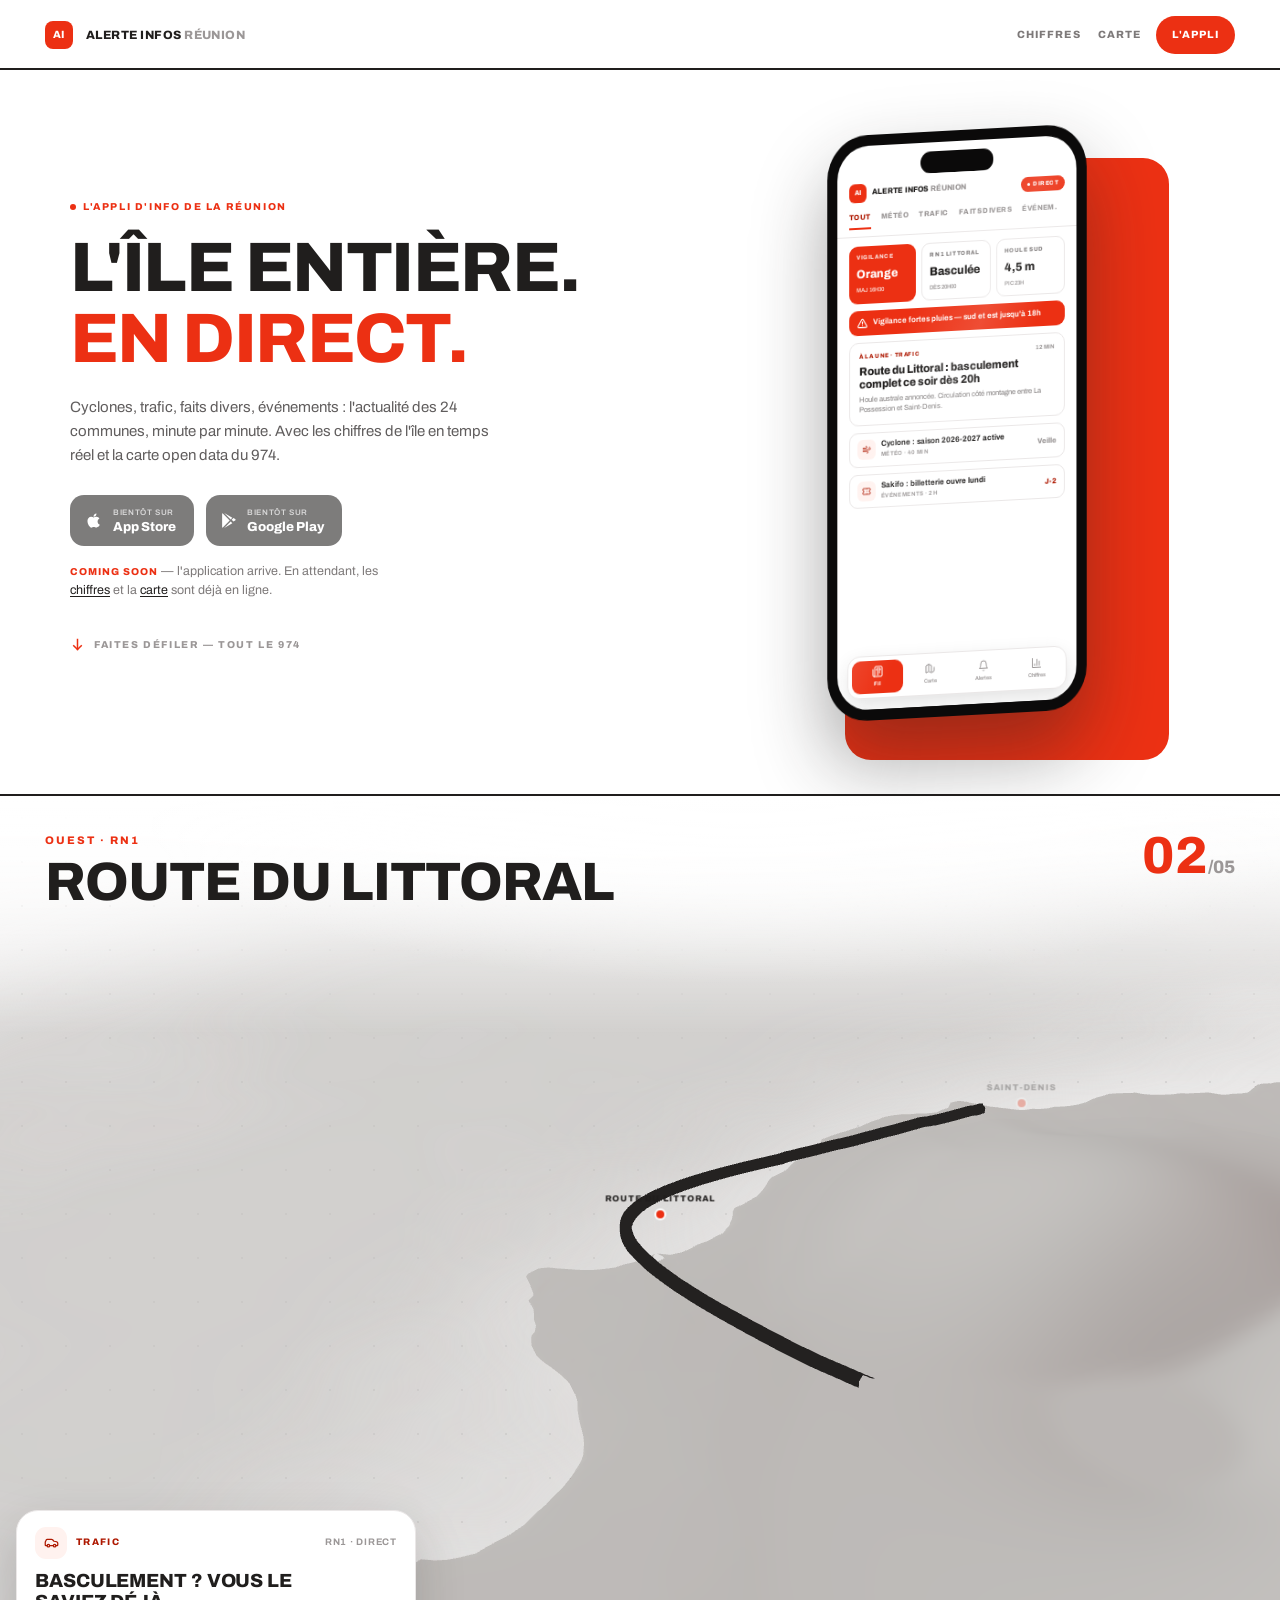
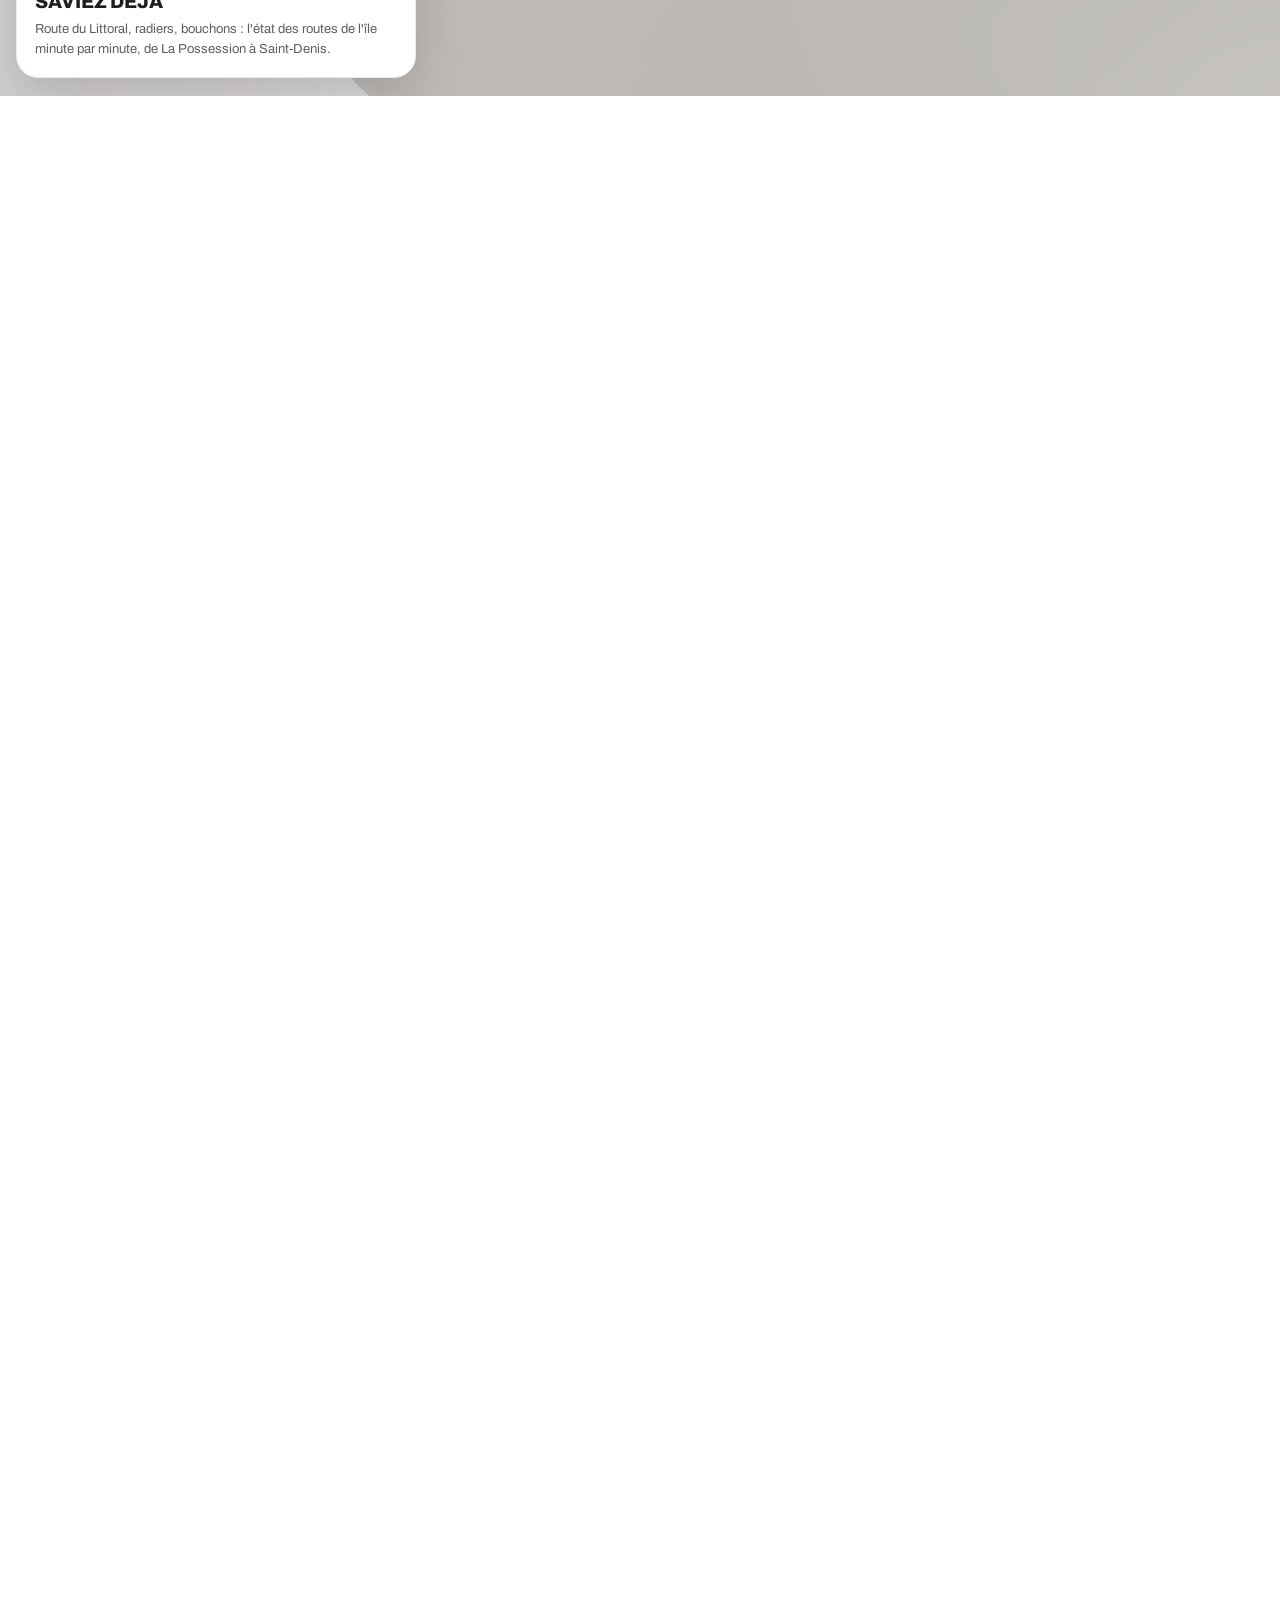
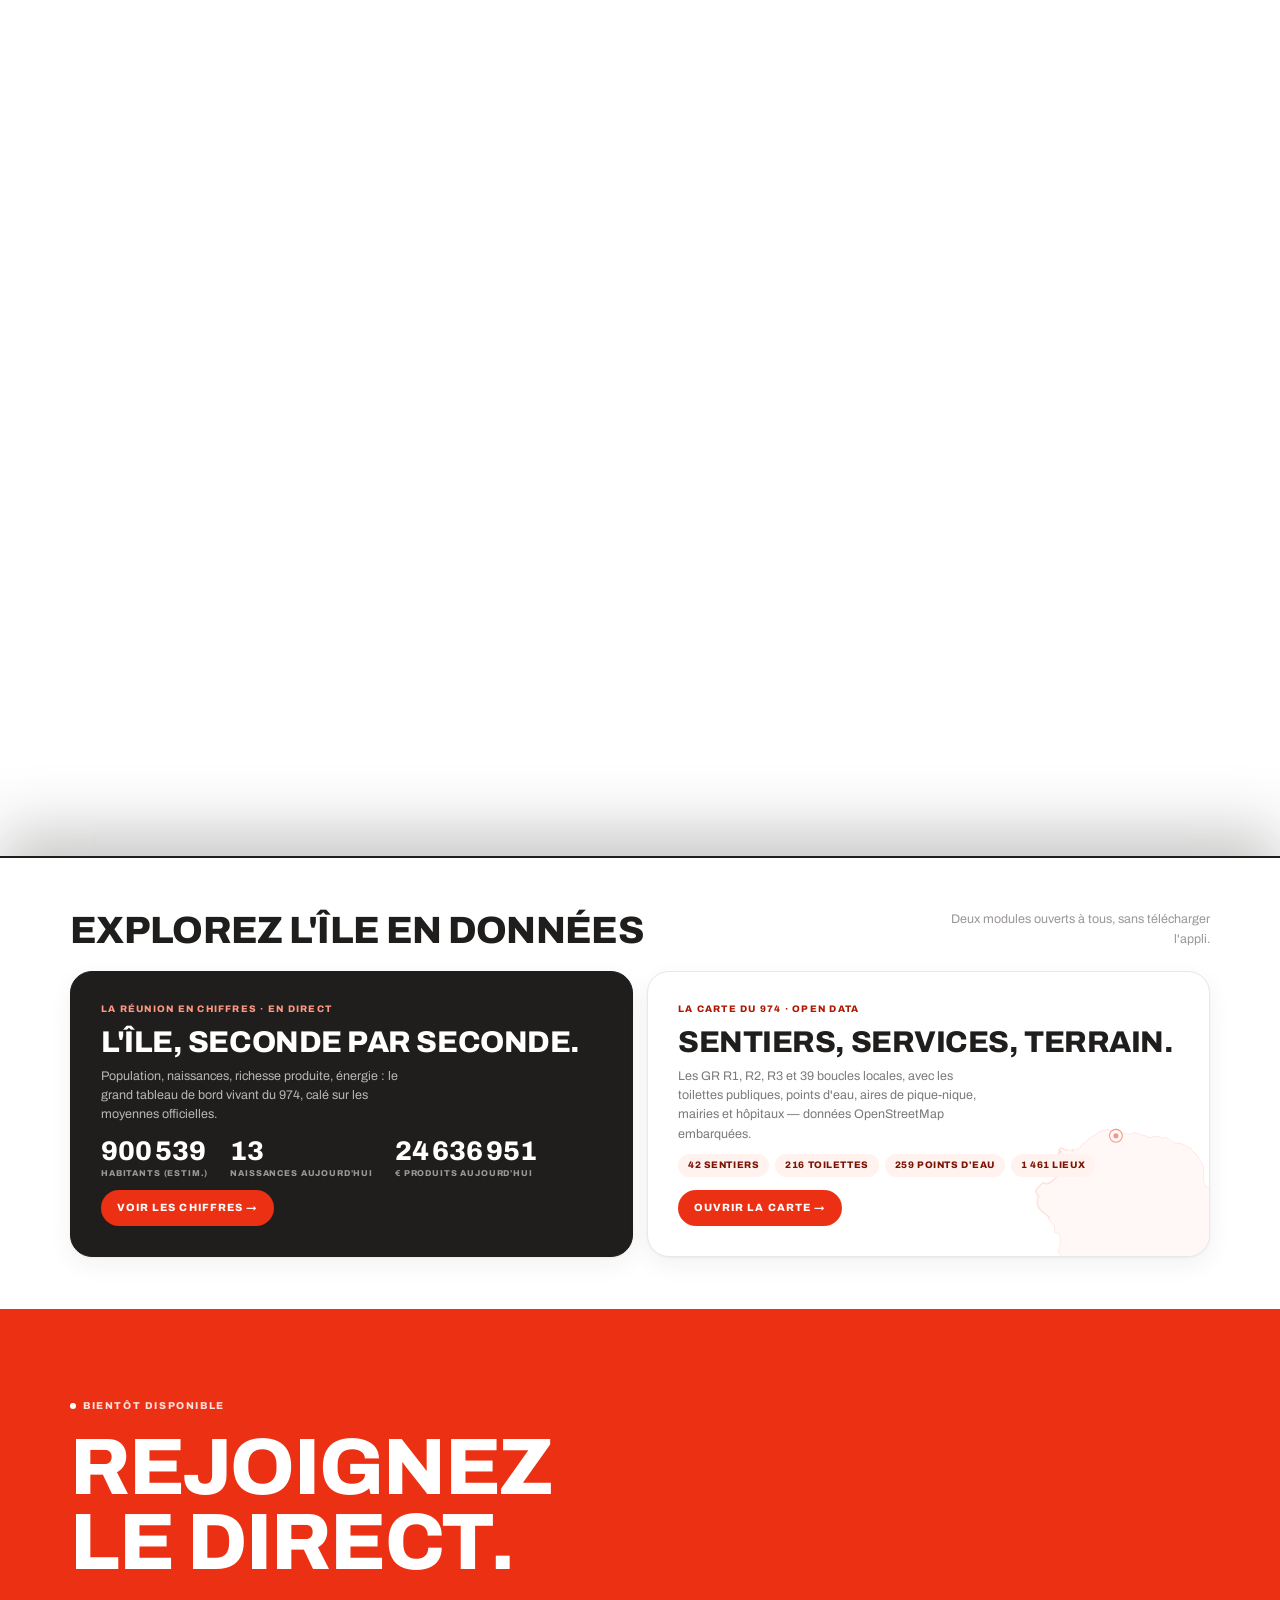
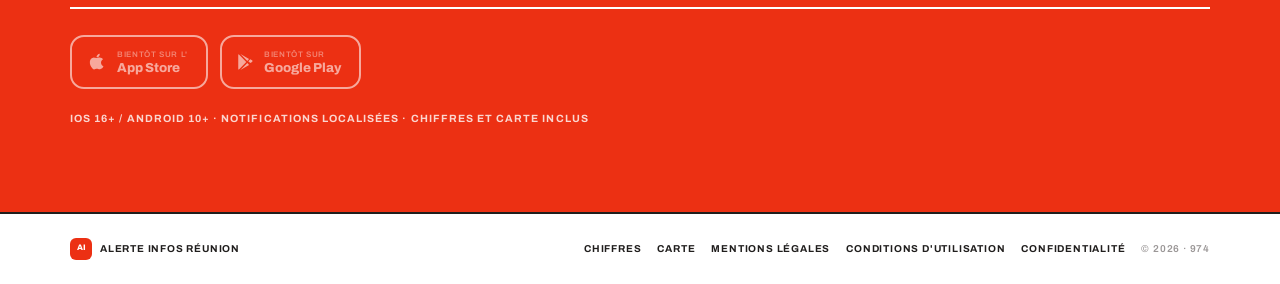
==== commit a2d7bc8f: "Add the legal pages and mark the app as coming soon The footer linked Conditions d'utilisation and C" ====
--- a/index.html
+++ b/index.html
@@ -50,7 +50,7 @@
       <span class="brand-name">Alerte Infos <em>Réunion</em></span>
       <a class="topbar-link" href="chiffres.html">Chiffres</a>
       <a class="topbar-link" href="carte.html">Carte</a>
-      <a href="#dl" class="topbar-cta">Télécharger</a>
+      <a href="#dl" class="topbar-cta">L'appli</a>
     </nav>
     <div class="rule"></div>
 
@@ -67,15 +67,20 @@
           temps réel et la carte open data du 974.
         </p>
         <div class="store-row">
-          <a href="#dl" class="store-btn">
+          <span class="store-btn is-soon">
             <svg width="19" height="19" viewBox="0 0 24 24" fill="currentColor" aria-hidden="true"><path d="M17.05 20.28c-.98.95-2.05.8-3.08.35-1.09-.46-2.09-.48-3.24 0-1.44.62-2.2.44-3.06-.35C2.79 15.25 3.51 7.59 9.05 7.31c1.35.07 2.29.74 3.08.8.79-.16 2.09-.86 3.51-.73 1.7.14 2.98.81 3.82 2.02-3.51 2.11-2.68 6.74.53 8.03-.64 1.36-1.47 2.71-2.94 2.85zM12.03 7.25c-.15-2.23 1.66-4.07 3.74-4.25.29 2.58-2.34 4.5-3.74 4.25z"></path></svg>
-            <span><em>App</em><strong>Store</strong></span>
-          </a>
-          <a href="#dl" class="store-btn">
+            <span><em>Bientôt sur</em><strong>App Store</strong></span>
+          </span>
+          <span class="store-btn is-soon">
             <svg width="17" height="17" viewBox="0 0 24 24" fill="currentColor" aria-hidden="true"><path d="M3.6 1.8c-.4.2-.6.6-.6 1.1v18.2c0 .5.2.9.6 1.1l10.1-10.2L3.6 1.8zm11.5 8.8L5.9 1.4l11.5 6.6-2.3 2.6zm3.9-2.2 2.4 1.4c.8.5.8 1.6 0 2.1l-2.4 1.4-2.6-2.4 2.6-2.5zM5.9 22.6l9.2-9.2 2.3 2.6-11.5 6.6z"></path></svg>
-            <span><em>Google</em><strong>Play</strong></span>
-          </a>
-        </div>
+            <span><em>Bientôt sur</em><strong>Google Play</strong></span>
+          </span>
+        </div>
+        <p class="soon-line">
+          <b>Coming soon</b> — l'application arrive. En attendant, les
+          <a href="chiffres.html">chiffres</a> et la <a href="carte.html">carte</a>
+          sont déjà en ligne.
+        </p>
         <a href="#app" class="scroll-hint">
           <svg width="15" height="15" viewBox="0 0 24 24" fill="none" stroke="#ec3013" stroke-width="2.4" stroke-linecap="square" aria-hidden="true"><path d="M12 4v16"></path><path d="m6 14 6 6 6-6"></path></svg>
           <span>Faites défiler — tout le 974</span>
@@ -194,9 +199,9 @@
           <p>Sakifo, fêtes de quartier, sport : ce qui se passe près de chez vous, trié par commune.</p>
         </article>
         <article class="tour-card tour-card-dl">
-          <span class="tour-card-label">Gratuit · iOS & Android</span>
+          <span class="tour-card-label">Bientôt · iOS & Android</span>
           <h3>L'île dans<br>votre poche.</h3>
-          <a href="#dl" class="module-cta">Télécharger l'appli →</a>
+          <span class="module-cta">Bientôt disponible</span>
         </article>
       </div>
     </div>
@@ -288,18 +293,18 @@
 
     <section class="poster" id="dl">
       <div class="poster-inner">
-        <span class="kicker"><i></i>Téléchargement gratuit</span>
+        <span class="kicker"><i></i>Bientôt disponible</span>
         <h2>Rejoignez<br>le direct.</h2>
         <div class="poster-rule"></div>
         <div class="store-row">
-          <a href="#" class="store-btn">
+          <span class="store-btn is-soon">
             <svg width="21" height="21" viewBox="0 0 24 24" fill="currentColor" aria-hidden="true"><path d="M17.05 20.28c-.98.95-2.05.8-3.08.35-1.09-.46-2.09-.48-3.24 0-1.44.62-2.2.44-3.06-.35C2.79 15.25 3.51 7.59 9.05 7.31c1.35.07 2.29.74 3.08.8.79-.16 2.09-.86 3.51-.73 1.7.14 2.98.81 3.82 2.02-3.51 2.11-2.68 6.74.53 8.03-.64 1.36-1.47 2.71-2.94 2.85zM12.03 7.25c-.15-2.23 1.66-4.07 3.74-4.25.29 2.58-2.34 4.5-3.74 4.25z"></path></svg>
-            <span><em>Télécharger sur l'</em><strong>App Store</strong></span>
-          </a>
-          <a href="#" class="store-btn">
+            <span><em>Bientôt sur l'</em><strong>App Store</strong></span>
+          </span>
+          <span class="store-btn is-soon">
             <svg width="18" height="18" viewBox="0 0 24 24" fill="currentColor" aria-hidden="true"><path d="M3.6 1.8c-.4.2-.6.6-.6 1.1v18.2c0 .5.2.9.6 1.1l10.1-10.2L3.6 1.8zm11.5 8.8L5.9 1.4l11.5 6.6-2.3 2.6zm3.9-2.2 2.4 1.4c.8.5.8 1.6 0 2.1l-2.4 1.4-2.6-2.4 2.6-2.5zM5.9 22.6l9.2-9.2 2.3 2.6-11.5 6.6z"></path></svg>
-            <span><em>Disponible sur</em><strong>Google Play</strong></span>
-          </a>
+            <span><em>Bientôt sur</em><strong>Google Play</strong></span>
+          </span>
         </div>
         <p class="poster-note">iOS 16+ / Android 10+ · Notifications localisées · Chiffres et carte inclus</p>
       </div>
@@ -313,8 +318,9 @@
         </span>
         <a href="chiffres.html">Chiffres</a>
         <a href="carte.html">Carte</a>
-        <a href="#">Conditions d'utilisation</a>
-        <a href="#">Confidentialité</a>
+        <a href="mentions-legales.html">Mentions légales</a>
+        <a href="conditions.html">Conditions d'utilisation</a>
+        <a href="confidentialite.html">Confidentialité</a>
         <span class="footer-copy">© 2026 · 974</span>
       </div>
     </footer>
--- a/accueil.css
+++ b/accueil.css
@@ -39,10 +39,24 @@
   transition: background .2s, transform .25s var(--ease-out);
 }
 .store-btn:hover { background: var(--color-accent); color: #fff; transform: translateY(-2px); }
+/* l'appli n'est pas encore publiée : les boutons ne sont pas cliquables */
+.store-btn.is-soon { cursor: default; opacity: .58; }
+.store-btn.is-soon:hover { background: var(--color-text); color: #fff; transform: none; }
+.poster .store-btn.is-soon:hover { background: transparent; color: #fff; }
 .store-btn svg { display: block; flex: none; }
 .store-btn span { display: flex; flex-direction: column; text-align: left; }
 .store-btn em { font-style: normal; font-size: 8px; font-weight: 600; letter-spacing: .08em; text-transform: uppercase; opacity: .7; }
 .store-btn strong { font-size: 13px; font-weight: 800; line-height: 1.1; }
+.soon-line {
+  margin: 16px 0 0; max-width: 46ch;
+  font-size: 12.5px; line-height: 1.55; color: var(--color-neutral-600);
+  animation: om-rise 1s var(--ease-out) .58s both;
+}
+.soon-line b {
+  font-weight: 800; letter-spacing: .1em; text-transform: uppercase;
+  font-size: 10px; color: var(--color-accent);
+}
+.soon-line a { text-decoration: underline; text-underline-offset: 2px; }
 .scroll-hint {
   display: flex; align-items: center; gap: 9px; width: max-content;
   margin-top: 36px;
